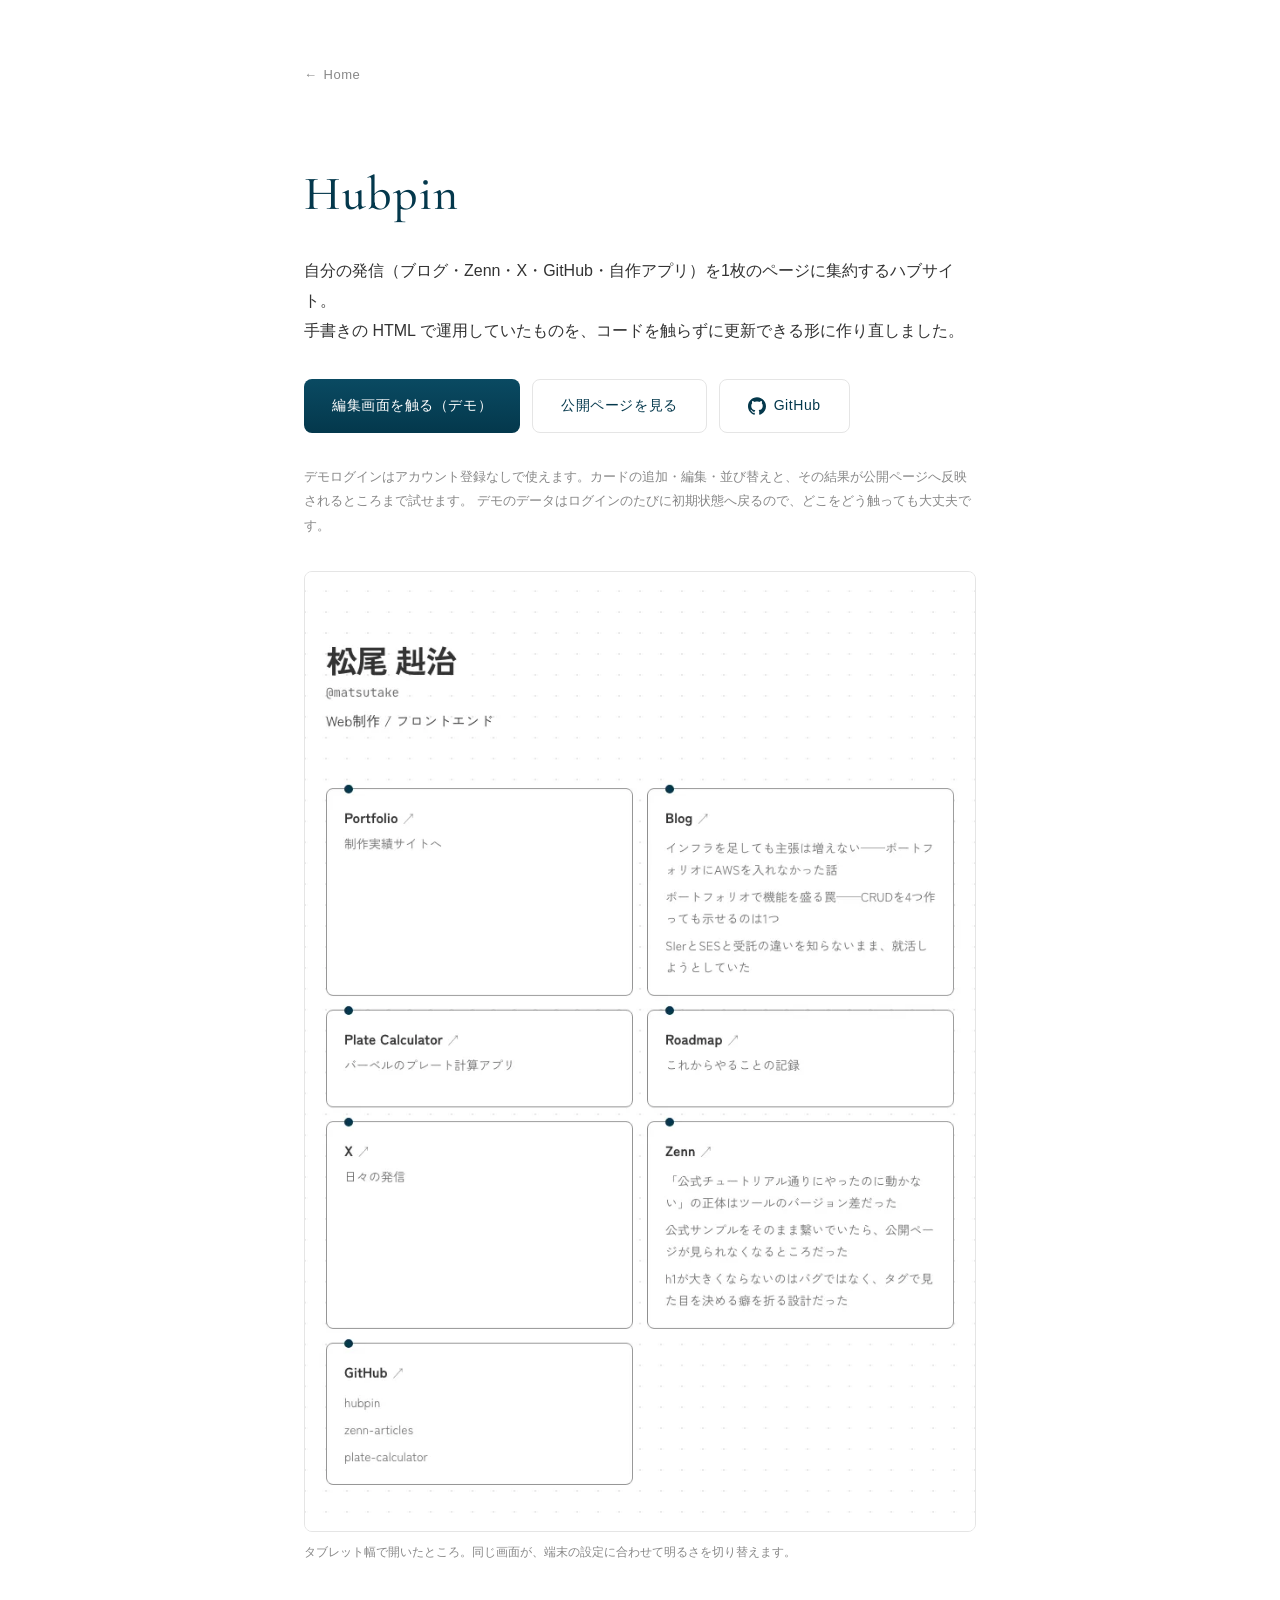
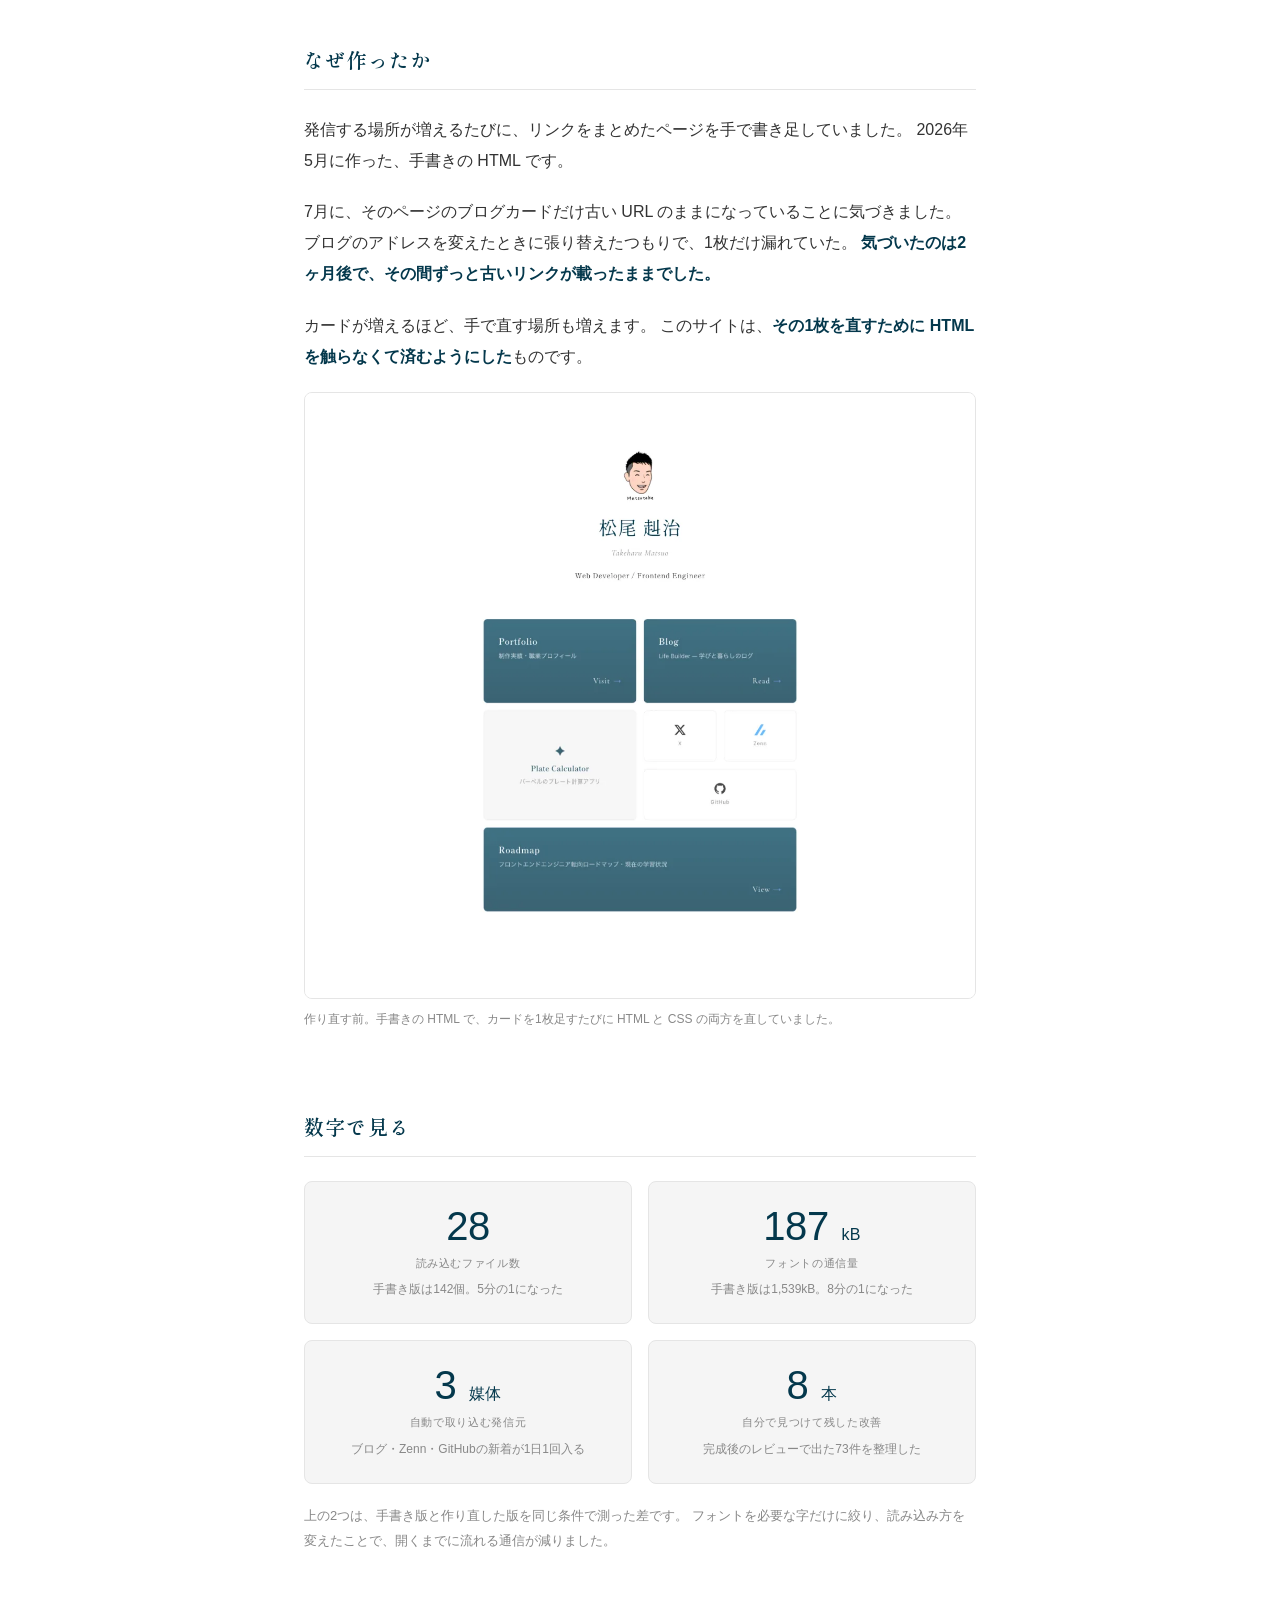
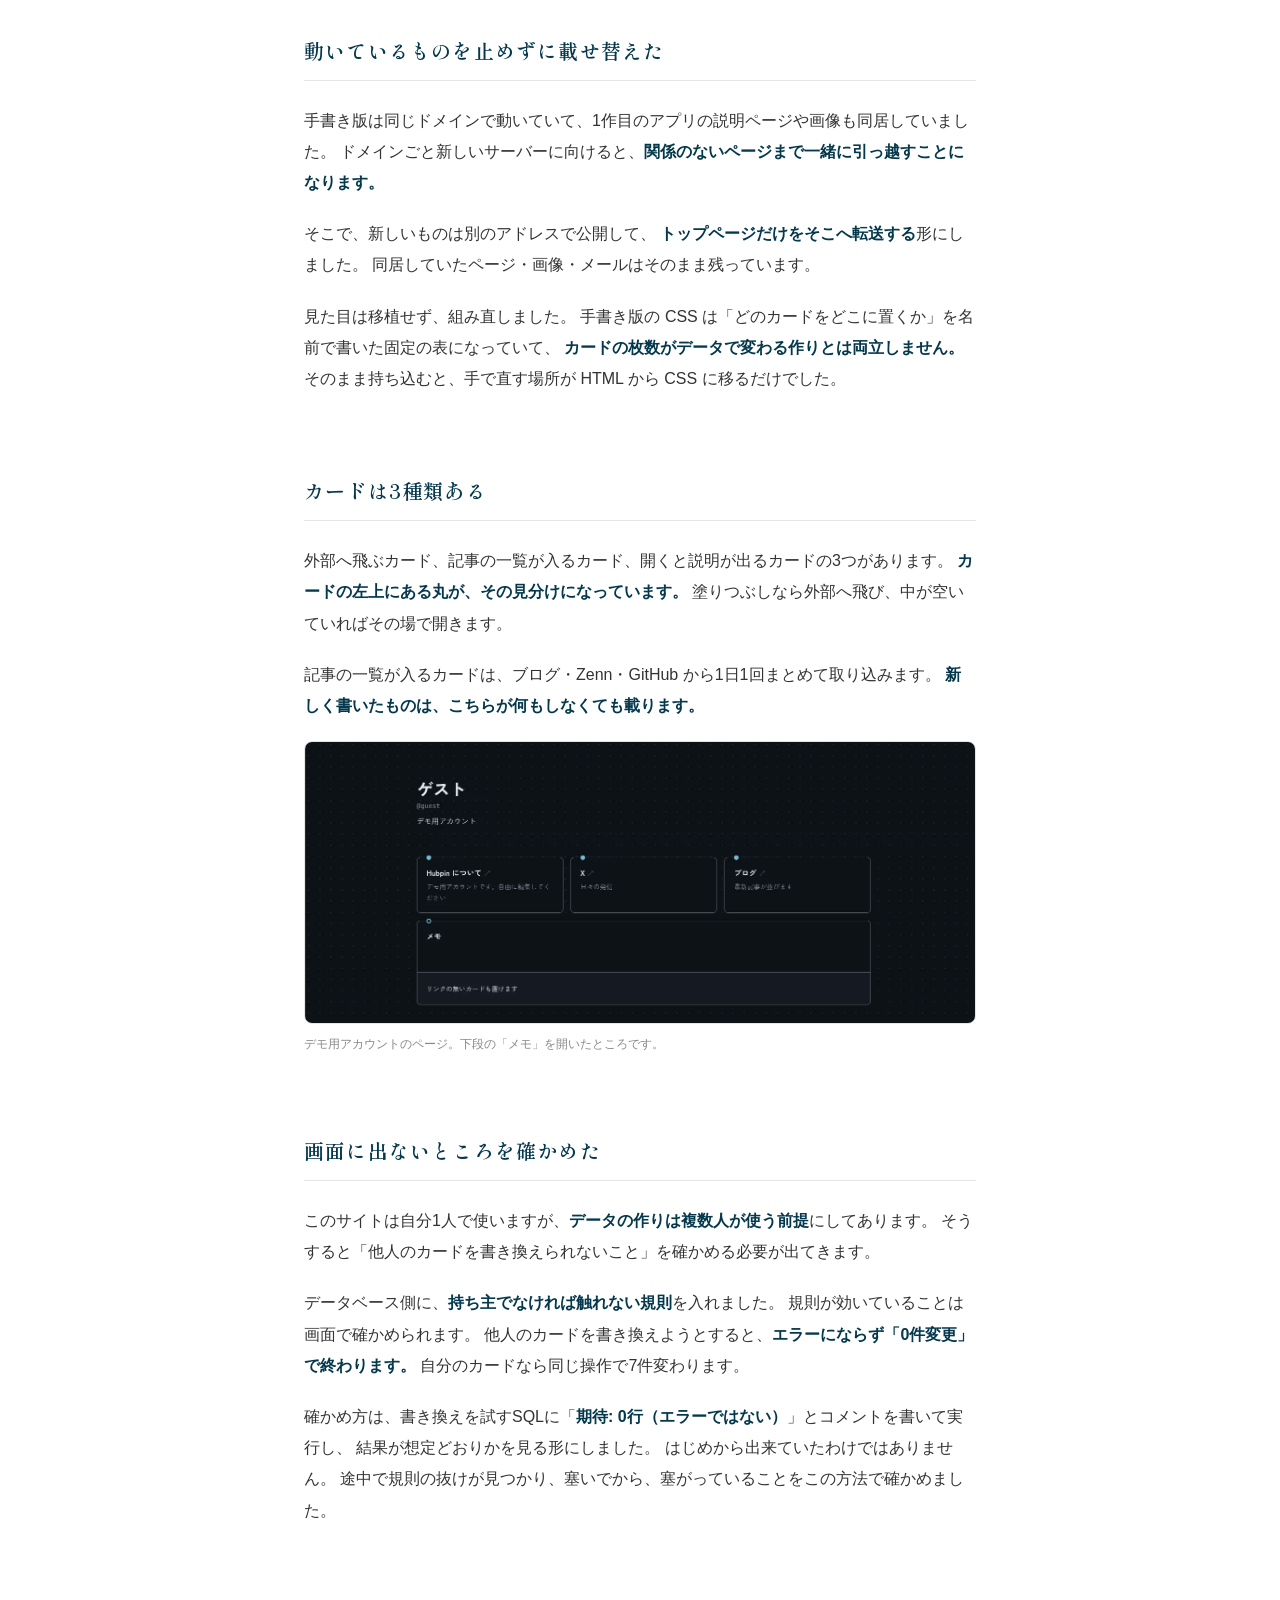
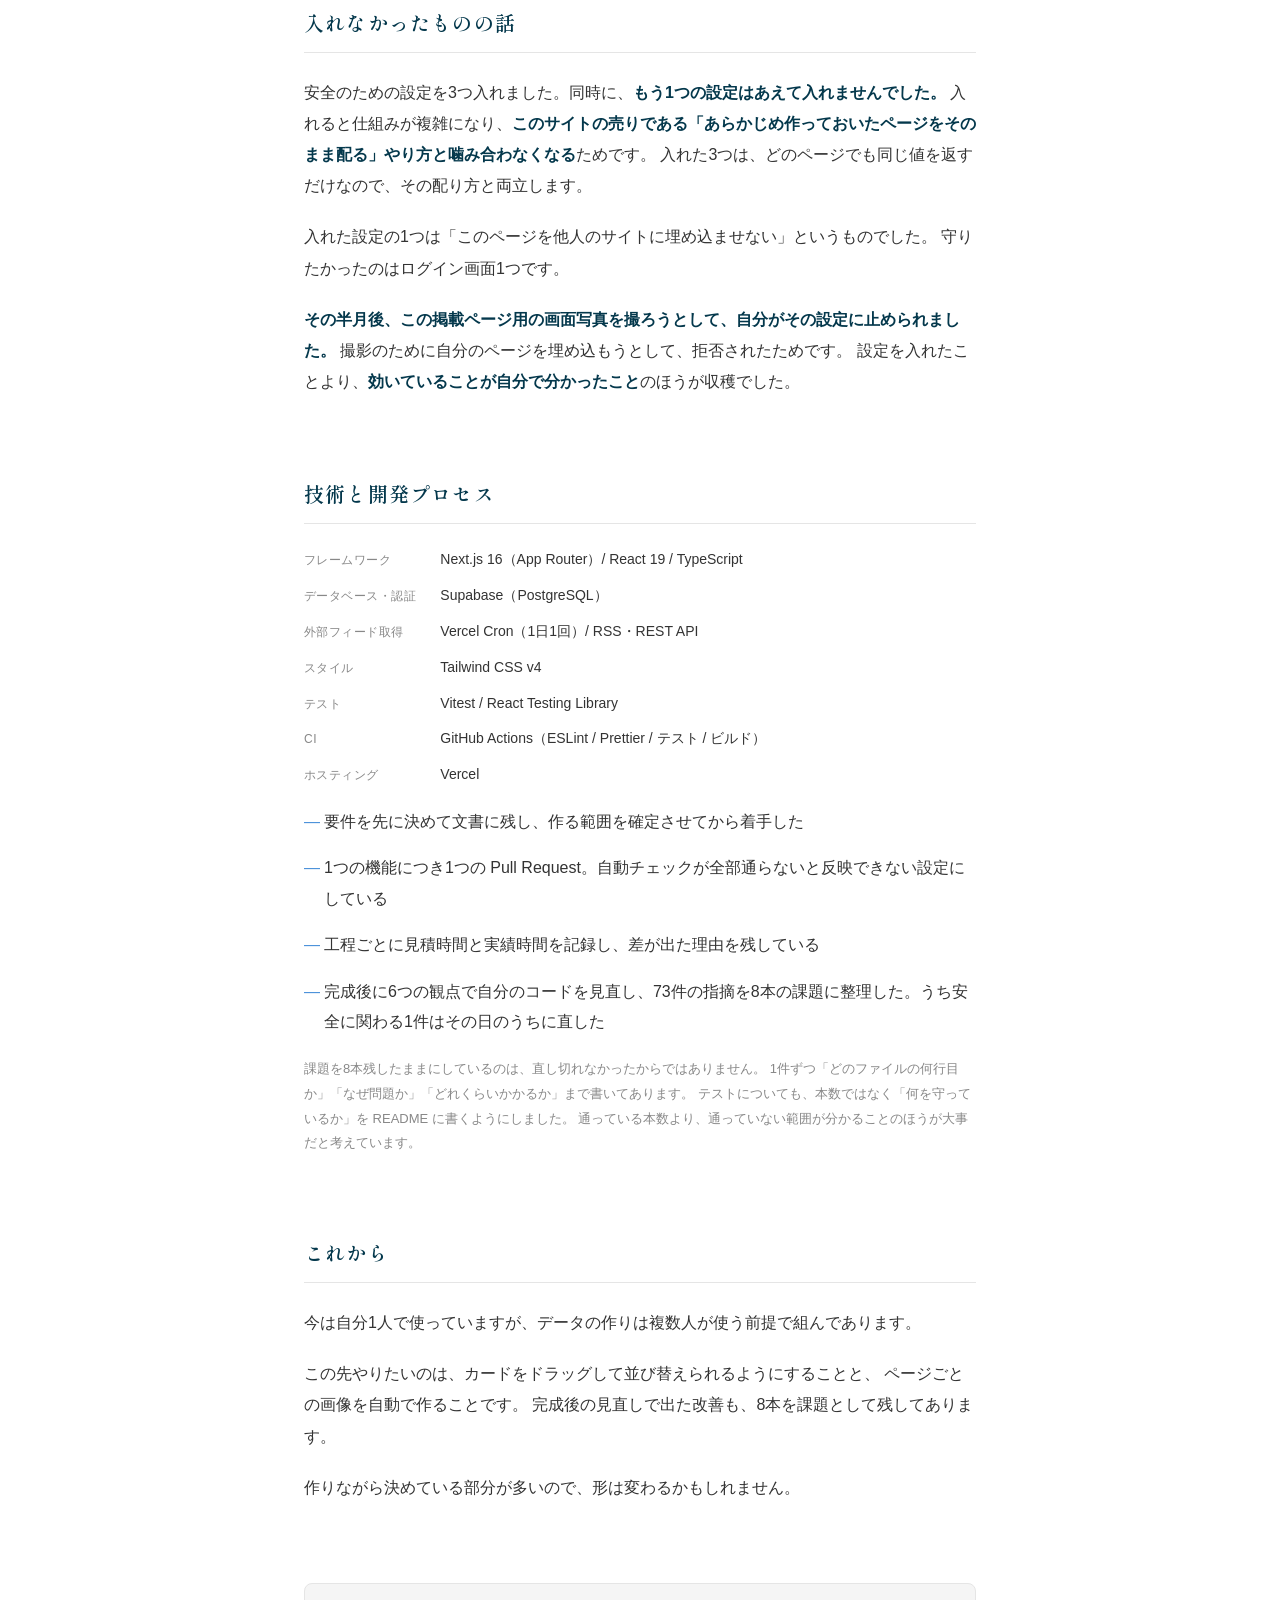
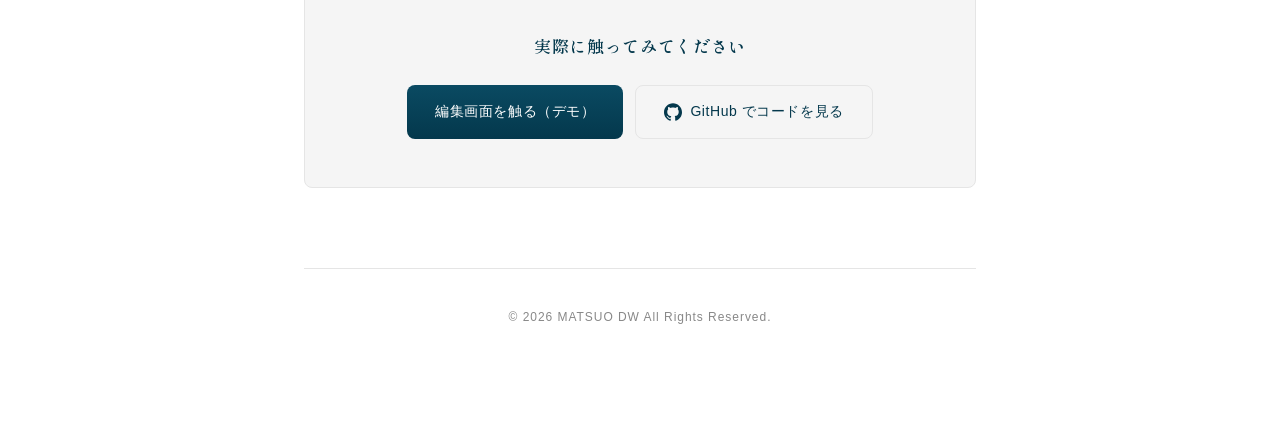
==== hubpin/index.html @ 205225e7 "feat(hubpin): 2作目の掲載ページを追加 - hubpin/index.html（発信集約ハブサイトの説明ページ） - assets/img/hubpin/ に画像5枚と OGP 1枚  " ====
<!DOCTYPE html>
<html lang="ja">
<head>
<meta charset="UTF-8">
<meta name="viewport" content="width=device-width, initial-scale=1.0">
<title>Hubpin — 発信を1枚に集約するハブサイト | 松尾 赳治</title>
<meta name="description" content="ブログ・Zenn・X・GitHub・自作アプリへのリンクを1枚のページに集約するハブサイト。手書きのHTMLで運用していたものを、コードを触らずに更新できる形に作り直しました。Next.js / Supabase 製。">
<meta name="robots" content="index, follow">
<link rel="canonical" href="https://mt-tk.com/hubpin/">

<meta property="og:type" content="website">
<meta property="og:url" content="https://mt-tk.com/hubpin/">
<meta property="og:title" content="Hubpin — 発信を1枚に集約するハブサイト">
<meta property="og:description" content="手書きのHTMLで運用していたハブページを、コードを触らずに更新できる形に作り直しました。公開ページは静的配信、編集画面は認証とRLSで保護しています。">
<meta property="og:image" content="https://mt-tk.com/assets/img/hubpin/ogp.jpg">
<meta property="og:site_name" content="MATSUO DW">
<meta property="og:locale" content="ja_JP">
<meta name="twitter:card" content="summary_large_image">

<link rel="preconnect" href="https://fonts.googleapis.com">
<link rel="preconnect" href="https://fonts.gstatic.com" crossorigin>
<link rel="stylesheet" href="https://fonts.googleapis.com/css2?family=Cormorant+Garamond:ital,wght@0,500;1,400&family=Shippori+Mincho+B1:wght@400;500;600&display=swap">
<link rel="stylesheet" href="/assets/css/style.css">
<link rel="stylesheet" href="/assets/css/product.css">
</head>
<body>

<main class="l-product">

  <a class="l-product__back" href="https://hub.mt-tk.com/matsutake"><span class="l-product__back-arrow" aria-hidden="true">←</span> Home</a>

  <!-- ============ Hero ============ -->
  <section class="p-hero">
    <h1 class="p-hero__title">Hubpin</h1>
    <p class="p-hero__lead">
      自分の発信（ブログ・Zenn・X・GitHub・自作アプリ）を1枚のページに集約するハブサイト。<br>
      手書きの HTML で運用していたものを、コードを触らずに更新できる形に作り直しました。
    </p>

    <div class="p-actions">
      <a class="c-btn c-btn--primary" href="https://hub.mt-tk.com/login" target="_blank" rel="noopener noreferrer">編集画面を触る（デモ）</a>
      <a class="c-btn c-btn--ghost" href="https://hub.mt-tk.com/matsutake" target="_blank" rel="noopener noreferrer">公開ページを見る</a>
      <a class="c-btn c-btn--ghost" href="https://github.com/Matsutake29/hubpin" target="_blank" rel="noopener noreferrer">
        <svg class="c-btn__icon" xmlns="http://www.w3.org/2000/svg" viewBox="0 0 24 24" aria-hidden="true" width="18" height="18"><path d="M12 .297c-6.63 0-12 5.373-12 12 0 5.303 3.438 9.8 8.205 11.385.6.113.82-.258.82-.577 0-.285-.01-1.04-.015-2.04-3.338.724-4.042-1.61-4.042-1.61C4.422 18.07 3.633 17.7 3.633 17.7c-1.087-.744.084-.729.084-.729 1.205.084 1.838 1.236 1.838 1.236 1.07 1.835 2.809 1.305 3.495.998.108-.776.417-1.305.76-1.605-2.665-.3-5.466-1.332-5.466-5.93 0-1.31.465-2.38 1.235-3.22-.135-.303-.54-1.523.105-3.176 0 0 1.005-.322 3.3 1.23.96-.267 1.98-.399 3-.405 1.02.006 2.04.138 3 .405 2.28-1.552 3.285-1.23 3.285-1.23.645 1.653.24 2.873.12 3.176.765.84 1.23 1.91 1.23 3.22 0 4.61-2.805 5.625-5.475 5.92.42.36.81 1.096.81 2.22 0 1.606-.015 2.896-.015 3.286 0 .315.21.69.825.57C20.565 22.092 24 17.592 24 12.297c0-6.627-5.373-12-12-12"/></svg>
        GitHub
      </a>
    </div>

    <p class="p-note">
      デモログインはアカウント登録なしで使えます。カードの追加・編集・並び替えと、その結果が公開ページへ反映されるところまで試せます。
      デモのデータはログインのたびに初期状態へ戻るので、どこをどう触っても大丈夫です。
    </p>

    <figure class="p-figure">
      <picture>
        <source srcset="/assets/img/hubpin/hero-light.webp" media="(prefers-color-scheme: light)" width="768" height="1100">
        <img src="/assets/img/hubpin/hero-dark.webp" alt="Hubpinの公開ページ。7枚のカードが2列に並び、ブログとZennのカードには最新記事のタイトルが3件ずつ、GitHubのカードにはリポジトリ名が3件入っている" width="768" height="1100">
      </picture>
      <figcaption>タブレット幅で開いたところ。同じ画面が、端末の設定に合わせて明るさを切り替えます。</figcaption>
    </figure>
  </section>

  <!-- ============ なぜ作ったか ============ -->
  <section class="p-section">
    <h2 class="p-section__title">なぜ作ったか</h2>
    <div class="p-section__body">
      <div class="p-section__text">
        <p>
          発信する場所が増えるたびに、リンクをまとめたページを手で書き足していました。
          2026年5月に作った、手書きの HTML です。
        </p>
        <p>
          7月に、そのページのブログカードだけ古い URL のままになっていることに気づきました。
          ブログのアドレスを変えたときに張り替えたつもりで、1枚だけ漏れていた。
          <strong>気づいたのは2ヶ月後で、その間ずっと古いリンクが載ったままでした。</strong>
        </p>
        <p>
          カードが増えるほど、手で直す場所も増えます。
          このサイトは、<strong>その1枚を直すために HTML を触らなくて済むようにした</strong>ものです。
        </p>
      </div>
      <figure class="p-figure">
        <picture>
          <source srcset="/assets/img/hubpin/handwritten-light.webp" media="(prefers-color-scheme: light)" width="1280" height="1156">
          <img src="/assets/img/hubpin/handwritten-dark.webp" alt="作り直す前の手書きHTML版のハブページ。大小のカードが組み合わさったレイアウトで、Portfolio・Blog・Plate Calculator・X・Zenn・GitHub・Roadmapの7枚が並んでいる" width="1280" height="1156" loading="lazy">
        </picture>
        <figcaption>作り直す前。手書きの HTML で、カードを1枚足すたびに HTML と CSS の両方を直していました。</figcaption>
      </figure>
    </div>
  </section>

  <!-- ============ 数字 ============ -->
  <section class="p-section">
    <h2 class="p-section__title">数字で見る</h2>
    <div class="p-section__body">
      <div class="p-metrics">
        <div class="p-metric">
          <p class="p-metric__value">28</p>
          <p class="p-metric__label">読み込むファイル数</p>
          <p class="p-metric__note">手書き版は142個。5分の1になった</p>
        </div>
        <div class="p-metric">
          <p class="p-metric__value">187 <span>kB</span></p>
          <p class="p-metric__label">フォントの通信量</p>
          <p class="p-metric__note">手書き版は1,539kB。8分の1になった</p>
        </div>
        <div class="p-metric">
          <p class="p-metric__value">3 <span>媒体</span></p>
          <p class="p-metric__label">自動で取り込む発信元</p>
          <p class="p-metric__note">ブログ・Zenn・GitHubの新着が1日1回入る</p>
        </div>
        <div class="p-metric">
          <p class="p-metric__value">8 <span>本</span></p>
          <p class="p-metric__label">自分で見つけて残した改善</p>
          <p class="p-metric__note">完成後のレビューで出た73件を整理した</p>
        </div>
      </div>

      <p class="p-note">
        上の2つは、手書き版と作り直した版を同じ条件で測った差です。
        フォントを必要な字だけに絞り、読み込み方を変えたことで、開くまでに流れる通信が減りました。
      </p>
    </div>
  </section>

  <!-- ============ 載せ替え ============ -->
  <section class="p-section">
    <h2 class="p-section__title">動いているものを止めずに載せ替えた</h2>
    <div class="p-section__body">
      <div class="p-section__text">
        <p>
          手書き版は同じドメインで動いていて、1作目のアプリの説明ページや画像も同居していました。
          ドメインごと新しいサーバーに向けると、<strong>関係のないページまで一緒に引っ越すことになります。</strong>
        </p>
        <p>
          そこで、新しいものは別のアドレスで公開して、
          <strong>トップページだけをそこへ転送する</strong>形にしました。
          同居していたページ・画像・メールはそのまま残っています。
        </p>
        <p>
          見た目は移植せず、組み直しました。
          手書き版の CSS は「どのカードをどこに置くか」を名前で書いた固定の表になっていて、
          <strong>カードの枚数がデータで変わる作りとは両立しません。</strong>
          そのまま持ち込むと、手で直す場所が HTML から CSS に移るだけでした。
        </p>
      </div>
    </div>
  </section>

  <!-- ============ カードの種類 ============ -->
  <section class="p-section">
    <h2 class="p-section__title">カードは3種類ある</h2>
    <div class="p-section__body">
      <div class="p-section__text">
        <p>
          外部へ飛ぶカード、記事の一覧が入るカード、開くと説明が出るカードの3つがあります。
          <strong>カードの左上にある丸が、その見分けになっています。</strong>
          塗りつぶしなら外部へ飛び、中が空いていればその場で開きます。
        </p>
        <p>
          記事の一覧が入るカードは、ブログ・Zenn・GitHub から1日1回まとめて取り込みます。
          <strong>新しく書いたものは、こちらが何もしなくても載ります。</strong>
        </p>
      </div>
      <figure class="p-figure">
        <img src="/assets/img/hubpin/card-types-dark.webp" alt="デモ用アカウントの公開ページ。上段に外部リンクのカードと記事一覧のカードが並び、下段のメモカードが開いて説明文が表示されている" width="1440" height="603" loading="lazy">
        <figcaption>デモ用アカウントのページ。下段の「メモ」を開いたところです。</figcaption>
      </figure>
    </div>
  </section>

  <!-- ============ 見えないところ ============ -->
  <section class="p-section">
    <h2 class="p-section__title">画面に出ないところを確かめた</h2>
    <div class="p-section__body">
      <div class="p-section__text">
        <p>
          このサイトは自分1人で使いますが、<strong>データの作りは複数人が使う前提</strong>にしてあります。
          そうすると「他人のカードを書き換えられないこと」を確かめる必要が出てきます。
        </p>
        <p>
          データベース側に、<strong>持ち主でなければ触れない規則</strong>を入れました。
          規則が効いていることは画面で確かめられます。
          他人のカードを書き換えようとすると、<strong>エラーにならず「0件変更」で終わります。</strong>
          自分のカードなら同じ操作で7件変わります。
        </p>
        <p>
          確かめ方は、書き換えを試すSQLに「<strong>期待: 0行（エラーではない）</strong>」とコメントを書いて実行し、
          結果が想定どおりかを見る形にしました。
          はじめから出来ていたわけではありません。
          途中で規則の抜けが見つかり、塞いでから、塞がっていることをこの方法で確かめました。
        </p>
      </div>
    </div>
  </section>

  <!-- ============ 入れなかったもの ============ -->
  <section class="p-section">
    <h2 class="p-section__title">入れなかったものの話</h2>
    <div class="p-section__body">
      <div class="p-section__text">
        <p>
          安全のための設定を3つ入れました。同時に、<strong>もう1つの設定はあえて入れませんでした。</strong>
          入れると仕組みが複雑になり、<strong>このサイトの売りである「あらかじめ作っておいたページをそのまま配る」やり方と噛み合わなくなる</strong>ためです。
          入れた3つは、どのページでも同じ値を返すだけなので、その配り方と両立します。
        </p>
        <p>
          入れた設定の1つは「このページを他人のサイトに埋め込ませない」というものでした。
          守りたかったのはログイン画面1つです。
        </p>
        <p>
          <strong>その半月後、この掲載ページ用の画面写真を撮ろうとして、自分がその設定に止められました。</strong>
          撮影のために自分のページを埋め込もうとして、拒否されたためです。
          設定を入れたことより、<strong>効いていることが自分で分かったこと</strong>のほうが収穫でした。
        </p>
      </div>
    </div>
  </section>

  <!-- ============ 技術と開発プロセス ============ -->
  <section class="p-section">
    <h2 class="p-section__title">技術と開発プロセス</h2>
    <div class="p-section__body">
      <dl class="p-specs">
        <dt>フレームワーク</dt>
        <dd>Next.js 16（App Router）/ React 19 / TypeScript</dd>
        <dt>データベース・認証</dt>
        <dd>Supabase（PostgreSQL）</dd>
        <dt>外部フィード取得</dt>
        <dd>Vercel Cron（1日1回）/ RSS・REST API</dd>
        <dt>スタイル</dt>
        <dd>Tailwind CSS v4</dd>
        <dt>テスト</dt>
        <dd>Vitest / React Testing Library</dd>
        <dt>CI</dt>
        <dd>GitHub Actions（ESLint / Prettier / テスト / ビルド）</dd>
        <dt>ホスティング</dt>
        <dd>Vercel</dd>
      </dl>

      <ul class="p-list">
        <li>要件を先に決めて文書に残し、作る範囲を確定させてから着手した</li>
        <li>1つの機能につき1つの Pull Request。自動チェックが全部通らないと反映できない設定にしている</li>
        <li>工程ごとに見積時間と実績時間を記録し、差が出た理由を残している</li>
        <li>完成後に6つの観点で自分のコードを見直し、73件の指摘を8本の課題に整理した。うち安全に関わる1件はその日のうちに直した</li>
      </ul>

      <p class="p-note">
        課題を8本残したままにしているのは、直し切れなかったからではありません。
        1件ずつ「どのファイルの何行目か」「なぜ問題か」「どれくらいかかるか」まで書いてあります。
        テストについても、本数ではなく「何を守っているか」を README に書くようにしました。
        通っている本数より、通っていない範囲が分かることのほうが大事だと考えています。
      </p>
    </div>
  </section>

  <!-- ============ これから ============ -->
  <section class="p-section">
    <h2 class="p-section__title">これから</h2>
    <div class="p-section__body">
      <div class="p-section__text">
        <p>今は自分1人で使っていますが、データの作りは複数人が使う前提で組んであります。</p>
        <p>
          この先やりたいのは、カードをドラッグして並び替えられるようにすることと、
          ページごとの画像を自動で作ることです。
          完成後の見直しで出た改善も、8本を課題として残してあります。
        </p>
        <p>作りながら決めている部分が多いので、形は変わるかもしれません。</p>
      </div>
    </div>
  </section>

  <!-- ============ Closing CTA ============ -->
  <section class="p-closing">
    <h2 class="p-closing__title">実際に触ってみてください</h2>
    <div class="p-actions">
      <a class="c-btn c-btn--primary" href="https://hub.mt-tk.com/login" target="_blank" rel="noopener noreferrer">編集画面を触る（デモ）</a>
      <a class="c-btn c-btn--ghost" href="https://github.com/Matsutake29/hubpin" target="_blank" rel="noopener noreferrer">
        <svg class="c-btn__icon" xmlns="http://www.w3.org/2000/svg" viewBox="0 0 24 24" aria-hidden="true" width="18" height="18"><path d="M12 .297c-6.63 0-12 5.373-12 12 0 5.303 3.438 9.8 8.205 11.385.6.113.82-.258.82-.577 0-.285-.01-1.04-.015-2.04-3.338.724-4.042-1.61-4.042-1.61C4.422 18.07 3.633 17.7 3.633 17.7c-1.087-.744.084-.729.084-.729 1.205.084 1.838 1.236 1.838 1.236 1.07 1.835 2.809 1.305 3.495.998.108-.776.417-1.305.76-1.605-2.665-.3-5.466-1.332-5.466-5.93 0-1.31.465-2.38 1.235-3.22-.135-.303-.54-1.523.105-3.176 0 0 1.005-.322 3.3 1.23.96-.267 1.98-.399 3-.405 1.02.006 2.04.138 3 .405 2.28-1.552 3.285-1.23 3.285-1.23.645 1.653.24 2.873.12 3.176.765.84 1.23 1.91 1.23 3.22 0 4.61-2.805 5.625-5.475 5.92.42.36.81 1.096.81 2.22 0 1.606-.015 2.896-.015 3.286 0 .315.21.69.825.57C20.565 22.092 24 17.592 24 12.297c0-6.627-5.373-12-12-12"/></svg>
        GitHub でコードを見る
      </a>
    </div>
  </section>

  <footer class="l-product__footer">
    <small>&copy; 2026 MATSUO DW All Rights Reserved.</small>
  </footer>

</main>

</body>
</html>
---- assets/css/style.css ----
/* ======================================
   mt-tk.com — Bento Grid hub
   ====================================== */

:root {
  --c-main: #04384C;
  --c-dark: #032A39;
  --c-base: #FFFFFF;
  --c-sub-bg: #F5F5F5;
  --c-text: #333333;
  --c-text-mute: #888888;
  --c-accent: #4A90D9;
  --c-border: #E5E5E5;

  --font-jp: "Shippori Mincho B1", serif;
  --font-en: "Cormorant Garamond", "Times New Roman", serif;
  --font-sys: -apple-system, BlinkMacSystemFont, "Helvetica Neue", "Hiragino Sans", "Noto Sans JP", sans-serif;

  --gap: 16px;
  --radius: 8px;
}

*, *::before, *::after { box-sizing: border-box; }

html {
  -webkit-text-size-adjust: 100%;
  text-size-adjust: 100%;
}

body {
  margin: 0;
  background: var(--c-base);
  color: var(--c-text);
  font-family: var(--font-jp);
  font-size: 16px;
  line-height: 1.7;
  -webkit-font-smoothing: antialiased;
  -moz-osx-font-smoothing: grayscale;
}

img, svg { display: block; max-width: 100%; height: auto; }

a { color: inherit; text-decoration: none; }

/* ======================================
   Layout: Hub
   ====================================== */

.l-hub {
  max-width: 720px;
  margin: 0 auto;
  padding: 120px 24px;
  display: flex;
  flex-direction: column;
  gap: 80px;
}

/* ---- Header / Profile ---- */

.l-hub__header {
  text-align: center;
  display: flex;
  flex-direction: column;
  align-items: center;
  gap: 12px;
  opacity: 0;
  animation: fadeIn 0.3s ease forwards;
  animation-delay: 0ms;
}

.l-hub__avatar {
  width: 80px;
  height: 80px;
  border-radius: 50%;
  margin-bottom: 8px;
}

@media (min-width: 768px) {
  .l-hub__avatar {
    width: 120px;
    height: 120px;
  }
}

.l-hub__name {
  font-size: 2.5rem;
  font-weight: 400;
  line-height: 1.4;
  margin: 0;
  letter-spacing: 0.04em;
  color: var(--c-main);
}

.l-hub__name-en {
  font-family: var(--font-en);
  font-style: italic;
  font-size: 1.125rem;
  color: var(--c-text-mute);
  margin: 0;
  letter-spacing: 0.04em;
}

.l-hub__role {
  font-size: 0.9375rem;
  color: var(--c-text);
  margin: 8px 0 0;
  letter-spacing: 0.04em;
}


/* ---- Bento Grid ---- */

.l-hub__grid {
  display: grid;
  grid-template-columns: repeat(4, 1fr);
  grid-template-rows: auto auto auto auto;
  grid-template-areas:
    "main-1   main-1   main-2  main-2"
    "sub      sub      sns-1   sns-2"
    "sub      sub      sns-3   sns-3"
    "roadmap  roadmap  roadmap roadmap";
  gap: var(--gap);
  opacity: 0;
  animation: fadeInUp 0.4s ease forwards;
  animation-delay: 300ms;
}

/* ---- Card: common ---- */

.c-card {
  grid-area: var(--card-area);
  border-radius: var(--radius);
  transition: transform 0.3s ease, background-color 0.3s ease, border-color 0.3s ease;
  display: flex;
  flex-direction: column;
}

/* ---- Card: main (Portfolio / Blog) ---- */

.c-card--main {
  background: linear-gradient(180deg, #0A4A62 0%, #04384C 100%);
  color: #FFFFFF;
  padding: 32px;
  min-height: 180px;
  justify-content: space-between;
  gap: 24px;
}

.c-card--main .c-card__title {
  font-family: var(--font-jp);
  font-size: 1.125rem;
  font-weight: 600;
  margin: 0 0 6px;
  letter-spacing: 0.04em;
}

.c-card--main .c-card__desc {
  font-family: var(--font-sys);
  font-size: 0.8125rem;
  font-weight: 400;
  margin: 0;
  color: rgba(255, 255, 255, 0.7);
  line-height: 1.6;
}

.c-card--main .c-card__cta {
  font-family: var(--font-en);
  font-style: normal;
  font-weight: 500;
  font-size: 1.0625rem;
  color: rgba(255, 255, 255, 0.9);
  align-self: flex-end;
  display: inline-flex;
  align-items: center;
  gap: 6px;
  letter-spacing: 0.06em;
}

.c-card--main .c-card__arrow {
  display: inline-block;
  color: var(--c-accent);
  transition: transform 0.3s ease;
}

.c-card--main:hover {
  background: linear-gradient(180deg, #04384C 0%, #032A39 100%);
  transform: translateY(-3px);
}

.c-card--main:hover .c-card__arrow {
  transform: translateX(4px);
}

/* ---- Card: sub (Products) ---- */

.c-card--sub {
  background: var(--c-sub-bg);
  color: var(--c-main);
  border: 1px solid var(--c-border);
  padding: 24px;
  align-items: center;
  justify-content: center;
  text-align: center;
  gap: 6px;
}

.c-card--sub .c-card__motif {
  font-size: 1.75rem;
  color: var(--c-main);
  margin-bottom: 6px;
  line-height: 1;
  display: inline-block;
  transition: transform 0.3s ease;
}

.c-card--sub .c-card__title {
  font-family: var(--font-jp);
  font-size: 1rem;
  font-weight: 600;
  margin: 0;
  color: var(--c-main);
}

.c-card--sub .c-card__desc {
  font-family: var(--font-sys);
  font-size: 0.75rem;
  margin: 0;
  color: var(--c-text-mute);
  letter-spacing: 0.04em;
}

.c-card--sub:hover {
  background: #FAFAFA;
  border-color: var(--c-main);
  transform: translateY(-2px);
}

.c-card--sub:hover .c-card__motif {
  animation: spin 1.5s linear infinite;
}

@keyframes spin {
  from { transform: rotate(0deg); }
  to   { transform: rotate(360deg); }
}

/* ---- Card: SNS icon ---- */

.c-card--icon {
  background: var(--c-base);
  border: 1px solid var(--c-border);
  min-height: 110px;
  align-items: center;
  justify-content: center;
  gap: 8px;
  padding: 20px;
}

/* SNS各社のブランドガイドライン準拠カラー */
.c-card--icon-x      { color: #000000; }
.c-card--icon-zenn   { color: #3EA8FF; }
.c-card--icon-github { color: #181717; }

.c-card--icon .c-card__icon {
  width: 24px;
  height: 24px;
}

.c-card--icon .c-card__label {
  font-family: var(--font-sys);
  font-size: 0.6875rem;
  font-weight: 500;
  color: var(--c-text-mute);
  letter-spacing: 0.05em;
}

/* hover はカードの動きと border のみで反応を表現
   （アイコン色は規約準拠のため変えない） */
.c-card--icon:hover {
  border-color: var(--c-main);
  transform: translateY(-2px);
}

/* ---- Footer ---- */

.l-hub__footer {
  text-align: center;
  color: var(--c-text-mute);
  opacity: 0;
  animation: fadeIn 0.3s ease forwards;
  animation-delay: 500ms;
}

.l-hub__footer small {
  font-family: var(--font-sys);
  font-size: 0.75rem;
  letter-spacing: 0.08em;
}

/* ======================================
   Animations
   ====================================== */

@keyframes fadeIn {
  from { opacity: 0; }
  to { opacity: 1; }
}

@keyframes fadeInUp {
  from { opacity: 0; transform: translateY(8px); }
  to { opacity: 1; transform: translateY(0); }
}

@media (prefers-reduced-motion: reduce) {
  * {
    animation-duration: 0.01ms !important;
    animation-iteration-count: 1 !important;
    transition-duration: 0.01ms !important;
  }
}

/* ======================================
   Dark Mode (OS preference)
   ====================================== */

@media (prefers-color-scheme: dark) {
  :root {
    --c-main: #7AB8D9;
    --c-dark: #5A98C0;
    --c-base: #0D1117;
    --c-sub-bg: #161B22;
    --c-text: #E6EDF3;
    --c-text-mute: #8B949E;
    --c-accent: #6BB4F0;
    --c-border: #30363D;
  }

  /* Main card: brighten gradient so it stays visible on dark bg */
  .c-card--main {
    background: linear-gradient(180deg, #155A7A 0%, #0A4A62 100%);
  }

  .c-card--main:hover {
    background: linear-gradient(180deg, #1B6E94 0%, #155A7A 100%);
  }

  /* SNS icon brand-compliant alternates for dark backgrounds
     X: official guideline allows white on dark
     GitHub: official guideline recommends white on dark
     Zenn: brand color (#3EA8FF) stays */
  .c-card--icon-x      { color: #FFFFFF; }
  .c-card--icon-github { color: #FFFFFF; }

  /* Avatar: illustration has black linework + light skin tones,
     so it disappears into dark backgrounds. Add a white circle backdrop. */
  .l-hub__avatar {
    background: #FFFFFF;
  }

  /* Sub card: --c-sub-bg (#161B22) sits too close to the page background
     (#0D1117) once this card became a real link. Lift it so it reads as
     something you can press. */
  .c-card--sub {
    background: #1A2029;
    border-color: #3D4653;
  }

  /* The light-mode hover (#FAFAFA) turns the card pure white
     on a dark background. Lift it only slightly instead. */
  .c-card--sub:hover {
    background: #222A35;
  }
}

/* ======================================
   Responsive: Mobile (<= 767px)
   ====================================== */

@media (max-width: 767px) {
  .l-hub {
    padding: 80px 20px;
    gap: 60px;
  }

  .l-hub__name { font-size: 2rem; }
  .l-hub__name-en { font-size: 1rem; }
  .l-hub__role { font-size: 0.875rem; }

  .l-hub__grid {
    grid-template-columns: repeat(3, 1fr);
    grid-template-rows: auto auto auto auto auto;
    grid-template-areas:
      "main-1   main-1   main-1"
      "main-2   main-2   main-2"
      "sub      sub      sub"
      "sns-1    sns-2    sns-3"
      "roadmap  roadmap  roadmap";
    gap: 12px;
  }

  .c-card--main {
    padding: 24px;
    min-height: 140px;
  }

  .c-card--main .c-card__title { font-size: 1rem; }
  .c-card--main .c-card__desc { font-size: 0.75rem; }
  .c-card--main .c-card__cta { font-size: 0.9375rem; }

  .c-card--sub { padding: 20px; min-height: 120px; }
  .c-card--icon { padding: 16px; }
  .c-card--icon .c-card__icon { width: 22px; height: 22px; }
}
---- assets/css/product.css ----
/* ======================================
   mt-tk.com — Product page (下層・作品ページ)
   style.css を読み込んだ上で追加で読む。
   変数・リセット・ダークモード・reduced-motion は style.css を継承する。
   ====================================== */

/* ---- Layout ---- */

.l-product {
  max-width: 720px;
  margin: 0 auto;
  padding: 64px 24px 120px;
  display: flex;
  flex-direction: column;
  gap: 80px;
}

/* 段落の余白は各コンポーネントの gap で作る。ブラウザ既定の margin は落とす */
.l-product p {
  margin: 0;
}

.l-product__back {
  font-family: var(--font-sys);
  font-size: 0.8125rem;
  color: var(--c-text-mute);
  letter-spacing: 0.04em;
  display: inline-flex;
  align-items: center;
  gap: 6px;
  align-self: flex-start;
  transition: color 0.3s ease;
}

.l-product__back:hover {
  color: var(--c-main);
}

.l-product__back-arrow {
  display: inline-block;
  transition: transform 0.3s ease;
}

.l-product__back:hover .l-product__back-arrow {
  transform: translateX(-3px);
}

.l-product__footer {
  text-align: center;
  color: var(--c-text-mute);
  border-top: 1px solid var(--c-border);
  padding-top: 32px;
}

.l-product__footer small {
  font-family: var(--font-sys);
  font-size: 0.75rem;
  letter-spacing: 0.08em;
}

/* ---- Hero ---- */

.p-hero {
  display: flex;
  flex-direction: column;
  gap: 32px;
}

.p-hero__title {
  font-family: var(--font-en);
  font-size: 3rem;
  font-weight: 500;
  line-height: 1.2;
  margin: 0;
  letter-spacing: 0.02em;
  color: var(--c-main);
}

.p-hero__lead {
  font-family: var(--font-sys);
  font-size: 1rem;
  line-height: 1.9;
  margin: 0;
  color: var(--c-text);
}

/* ---- Buttons ---- */

.p-actions {
  display: flex;
  flex-wrap: wrap;
  gap: 12px;
}

.c-btn {
  font-family: var(--font-sys);
  font-size: 0.875rem;
  font-weight: 500;
  letter-spacing: 0.04em;
  padding: 14px 28px;
  border-radius: var(--radius);
  display: inline-flex;
  align-items: center;
  gap: 8px;
  min-height: 48px;
  transition: transform 0.3s ease, background-color 0.3s ease, border-color 0.3s ease;
}

.c-btn--primary {
  background: linear-gradient(180deg, #0A4A62 0%, #04384C 100%);
  color: #FFFFFF;
}

.c-btn--primary:hover {
  background: linear-gradient(180deg, #04384C 0%, #032A39 100%);
  transform: translateY(-2px);
}

.c-btn--ghost {
  background: transparent;
  color: var(--c-main);
  border: 1px solid var(--c-border);
}

.c-btn--ghost:hover {
  border-color: var(--c-main);
  transform: translateY(-2px);
}

.c-btn__icon {
  width: 18px;
  height: 18px;
  fill: currentColor;
}

/* ---- Section ---- */

.p-section {
  display: flex;
  flex-direction: column;
  gap: 24px;
}

.p-section__title {
  font-family: var(--font-jp);
  font-size: 1.25rem;
  font-weight: 600;
  margin: 0;
  letter-spacing: 0.06em;
  color: var(--c-main);
  padding-bottom: 12px;
  border-bottom: 1px solid var(--c-border);
}

.p-section__body {
  display: flex;
  flex-direction: column;
  gap: 20px;
}

/* 段落は margin ではなく gap で離す（本文の行間と段落間を独立に持つため） */
.p-section__text {
  display: flex;
  flex-direction: column;
  gap: 20px;
}

/* 本文だけに当てる。`.p-section p` にすると詳細度で
   .p-metric__value / .p-note のサイズ指定を打ち消してしまう

   本文はゴシック（--font-sys）で組む。ハブ側も .c-card__desc / .c-card__label /
   フッターはゴシックで、「見出しは明朝・説明文はゴシック」が既存のルール。
   加えて明朝は横画が細く、ダークモードの白抜きで滲んで読みにくくなる。 */
.p-section__text p {
  margin: 0;
  font-family: var(--font-sys);
  font-size: 1rem;
  line-height: 1.95;
}

.p-section__text strong {
  font-weight: 600;
  color: var(--c-main);
}

/* 本文と図版を横に並べる（PCのみ・SPでは縦積み） */
.p-section--split .p-section__body {
  display: grid;
  grid-template-columns: 1fr;
  gap: 32px;
  align-items: start;
}

@media (min-width: 768px) {
  .p-section--split .p-section__body {
    grid-template-columns: 1fr auto;
  }

  .p-section--split .p-figure {
    width: 240px;
  }
}

/* ---- List ---- */

.p-list {
  margin: 0;
  padding: 0;
  list-style: none;
  display: flex;
  flex-direction: column;
  gap: 16px;
}

.p-list li {
  font-family: var(--font-sys);
  font-size: 1rem;
  line-height: 1.9;
  padding-left: 20px;
  position: relative;
}

.p-list li::before {
  content: "—";
  position: absolute;
  left: 0;
  color: var(--c-accent);
}

/* ---- Figure（スクリーンショット） ----
   画像はほぼすべてダークモードの画面。ライトモードで見たときに
   黒い矩形が浮かないよう、意図的に囲ってあると分かる枠を付ける。 */

.p-figure {
  margin: 0;
  display: flex;
  flex-direction: column;
  gap: 10px;
}

.p-figure img {
  width: 100%;
  border-radius: var(--radius);
  border: 1px solid var(--c-border);
  background: var(--c-sub-bg);
}

.p-figure figcaption {
  font-family: var(--font-sys);
  font-size: 0.75rem;
  line-height: 1.7;
  color: var(--c-text-mute);
}

/* 実機2枚の並置。原寸で置くと縦900pxが2枚でヒーローがスクロールを食うため、
   「同じ画面が明暗で切り替わる」が伝わる最小サイズに絞る */
.p-figure__pair {
  display: grid;
  grid-template-columns: 1fr 1fr;
  gap: 12px;
  max-width: 420px;
}

/* Lighthouse は元が横長の切り出し（548px）。引き伸ばすとぼけるので原寸を上限にする */
.p-figure--metrics img {
  max-width: 548px;
}

/* 操作デモ。GIFだと1MB超で、68.5kBのアプリを紹介するページとしては重すぎたので mp4 にした
   （同内容で44KB／25分の1）。実機2枚と同じ理由で、原寸390pxのままだと縦が長すぎるため絞る。
   video は source の media 属性が効かないので、2本を CSS で出し分ける */
.p-figure--demo {
  max-width: 260px;
}

.p-demo {
  display: block;
  width: 100%;
  height: auto;
  border-radius: var(--radius);
  border: 1px solid var(--c-border);
  background: var(--c-sub-bg);
}

.p-demo--dark {
  display: none;
}

@media (prefers-color-scheme: dark) {
  .p-demo--light {
    display: none;
  }

  .p-demo--dark {
    display: block;
  }
}

/* ---- 数値カード ---- */

.p-metrics {
  display: grid;
  grid-template-columns: repeat(2, 1fr);
  gap: var(--gap);
}

.p-metric {
  background: var(--c-sub-bg);
  border: 1px solid var(--c-border);
  border-radius: var(--radius);
  padding: 24px 20px;
  display: flex;
  flex-direction: column;
  gap: 8px;
  text-align: center;
  align-items: center;
  justify-content: center;
  min-height: 130px;
}

/* 主役は数値。ラベルより確実に強く見えるよう、サイズ・字面ともに差を付ける
   （Cormorant Garamond は数字が細く小さく出るので system font で組む） */
.p-metric__value {
  font-family: var(--font-sys);
  font-size: 2.5rem;
  font-weight: 300;
  line-height: 1;
  color: var(--c-main);
  letter-spacing: -0.01em;
}

.p-metric__value span {
  font-size: 1rem;
  font-weight: 400;
  letter-spacing: 0.02em;
  margin-left: 2px;
}

.p-metric__label {
  font-family: var(--font-sys);
  font-size: 0.6875rem;
  font-weight: 500;
  letter-spacing: 0.06em;
  color: var(--c-text-mute);
}

.p-metric__note {
  font-family: var(--font-sys);
  font-size: 0.75rem;
  line-height: 1.6;
  color: var(--c-text-mute);
}

.p-note {
  font-family: var(--font-sys);
  font-size: 0.8125rem;
  line-height: 1.9;
  color: var(--c-text-mute);
}

/* ---- 定義リスト（技術スタック） ---- */

.p-specs {
  margin: 0;
  display: grid;
  grid-template-columns: auto 1fr;
  gap: 12px 24px;
  font-size: 0.875rem;
}

.p-specs dt {
  font-family: var(--font-sys);
  font-size: 0.75rem;
  font-weight: 500;
  letter-spacing: 0.04em;
  color: var(--c-text-mute);
  padding-top: 2px;
}

.p-specs dd {
  margin: 0;
  font-family: var(--font-sys);
  line-height: 1.7;
}

/* ---- 末尾のCTA ---- */

.p-closing {
  display: flex;
  flex-direction: column;
  gap: 24px;
  align-items: center;
  text-align: center;
  padding: 48px 24px;
  background: var(--c-sub-bg);
  border: 1px solid var(--c-border);
  border-radius: var(--radius);
}

.p-closing__title {
  font-family: var(--font-jp);
  font-size: 1.0625rem;
  font-weight: 600;
  margin: 0;
  letter-spacing: 0.04em;
  color: var(--c-main);
}

.p-closing .p-actions {
  justify-content: center;
}

/* ======================================
   Dark Mode
   （変数は style.css 側で切り替わる。ここは個別調整のみ）
   ====================================== */

@media (prefers-color-scheme: dark) {
  .c-btn--primary {
    background: linear-gradient(180deg, #155A7A 0%, #0A4A62 100%);
  }

  .c-btn--primary:hover {
    background: linear-gradient(180deg, #1B6E94 0%, #155A7A 100%);
  }

  /* Lighthouse のスクリーンショットは白背景なので、
     ダーク時は枠を締めて浮きを抑える */
  .p-figure img {
    background: transparent;
  }
}

/* ======================================
   Responsive: Mobile (<= 767px)
   ====================================== */

@media (max-width: 767px) {
  .l-product {
    padding: 48px 20px 80px;
    gap: 60px;
  }

  .p-hero__title { font-size: 2.25rem; }

  .p-actions .c-btn {
    flex: 1 1 auto;
    justify-content: center;
  }

  .p-metrics { gap: 12px; }

  .p-metric {
    padding: 20px 14px;
    min-height: 118px;
  }

  .p-metric__value { font-size: 1.625rem; }

  .p-specs {
    grid-template-columns: 1fr;
    gap: 4px 0;
  }

  .p-specs dd { margin-bottom: 12px; }

  .p-closing { padding: 36px 20px; }
}
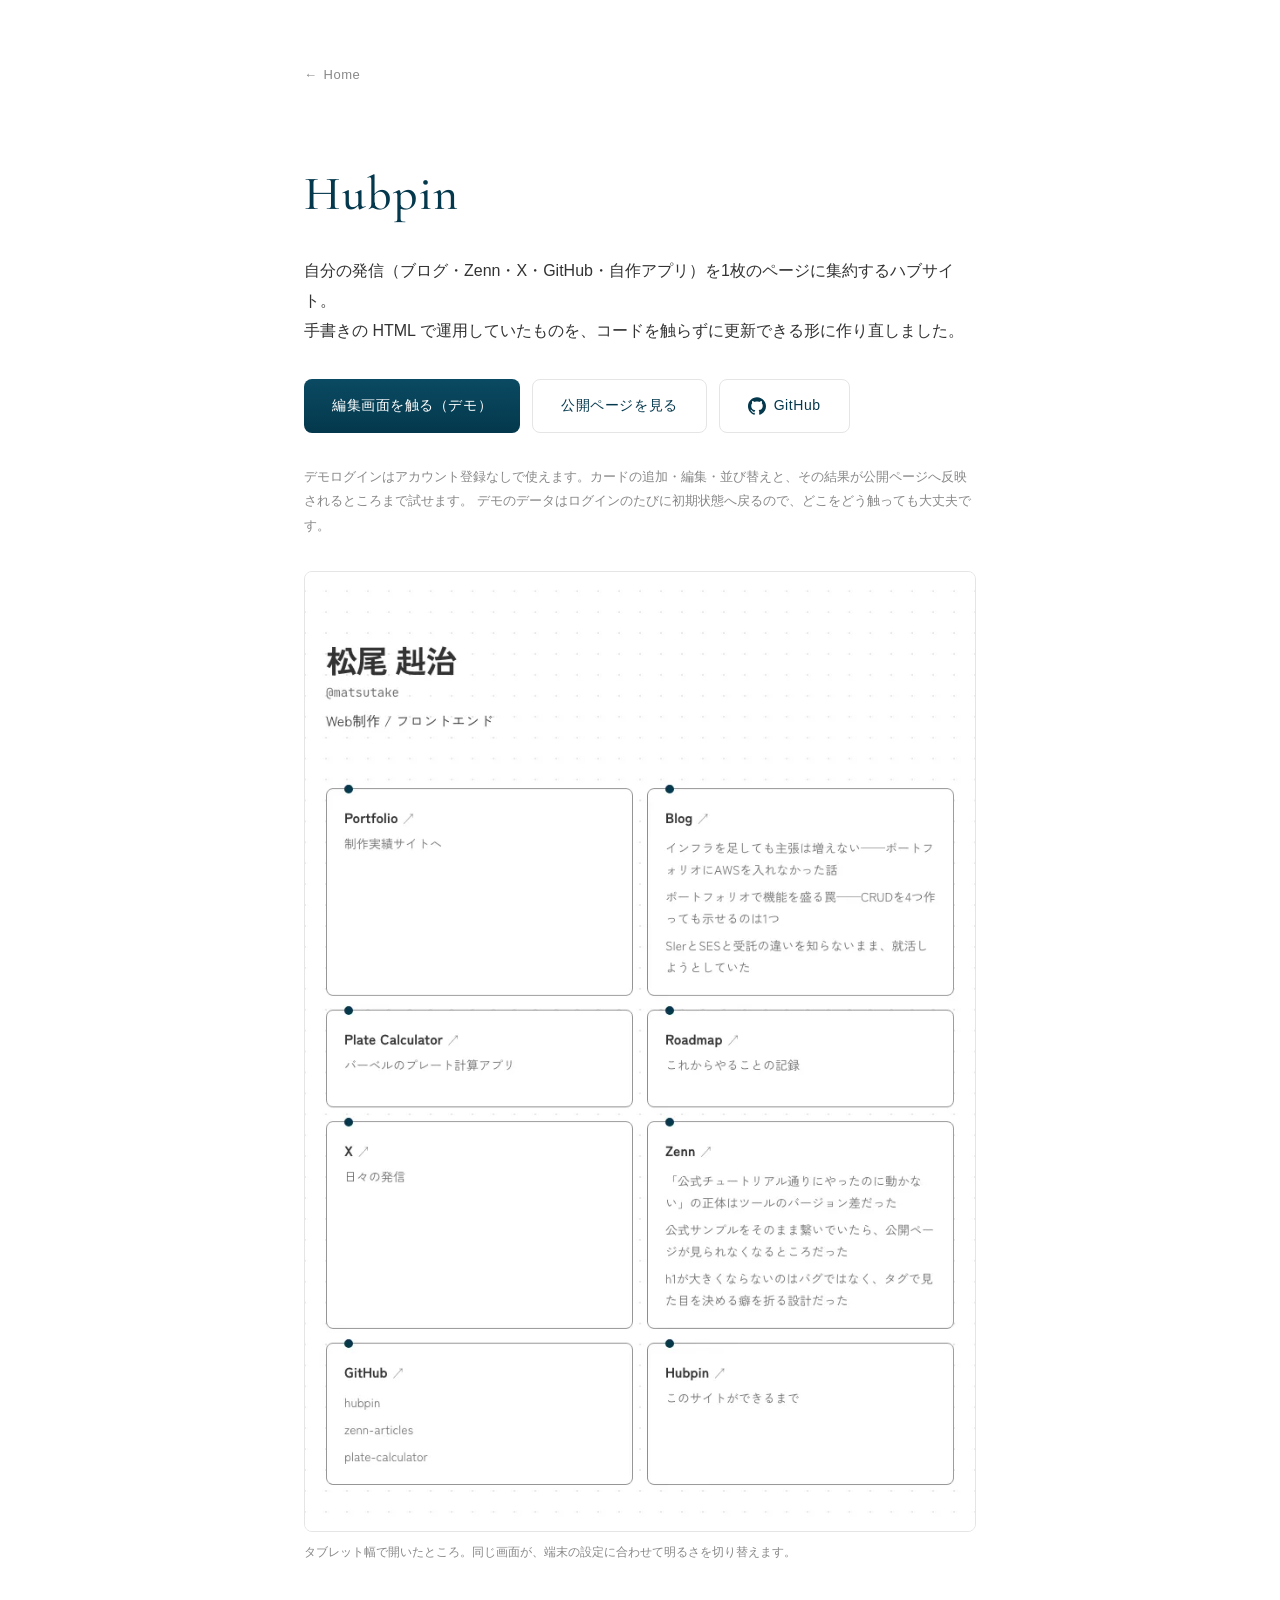
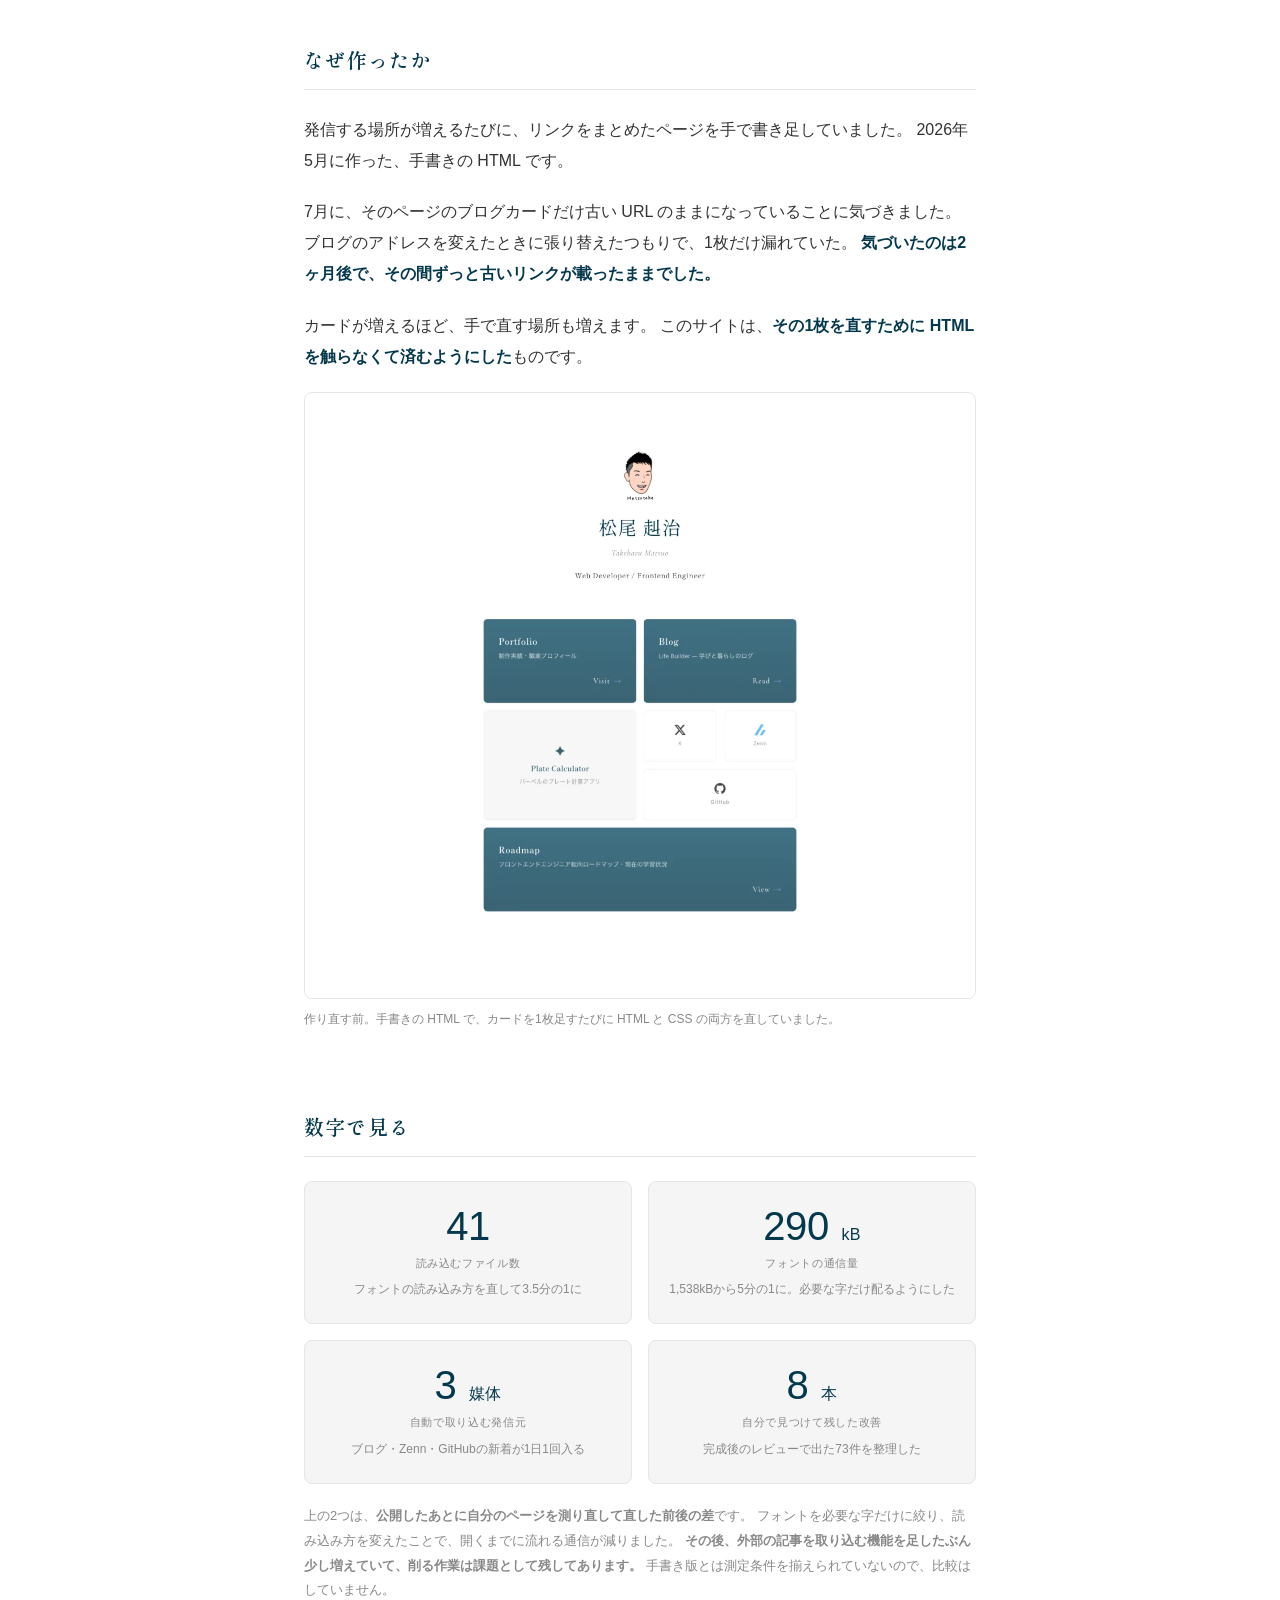
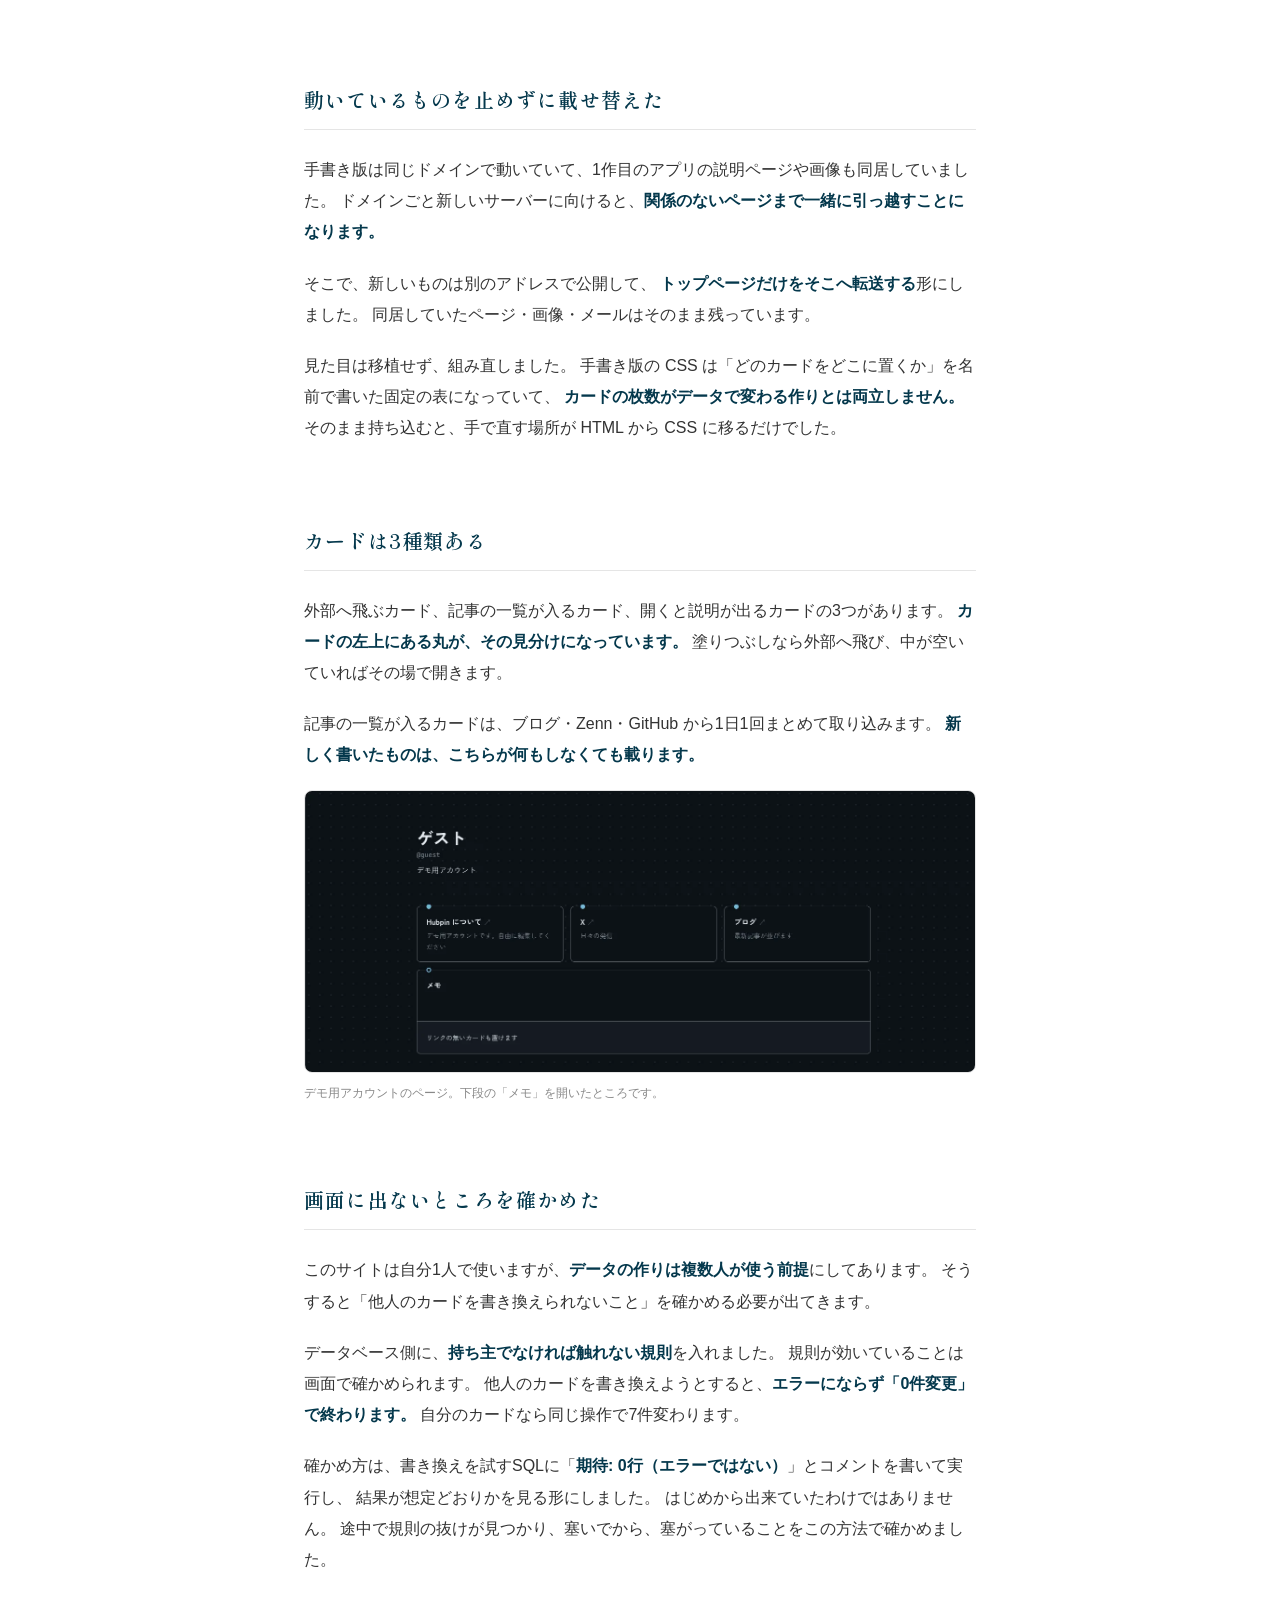
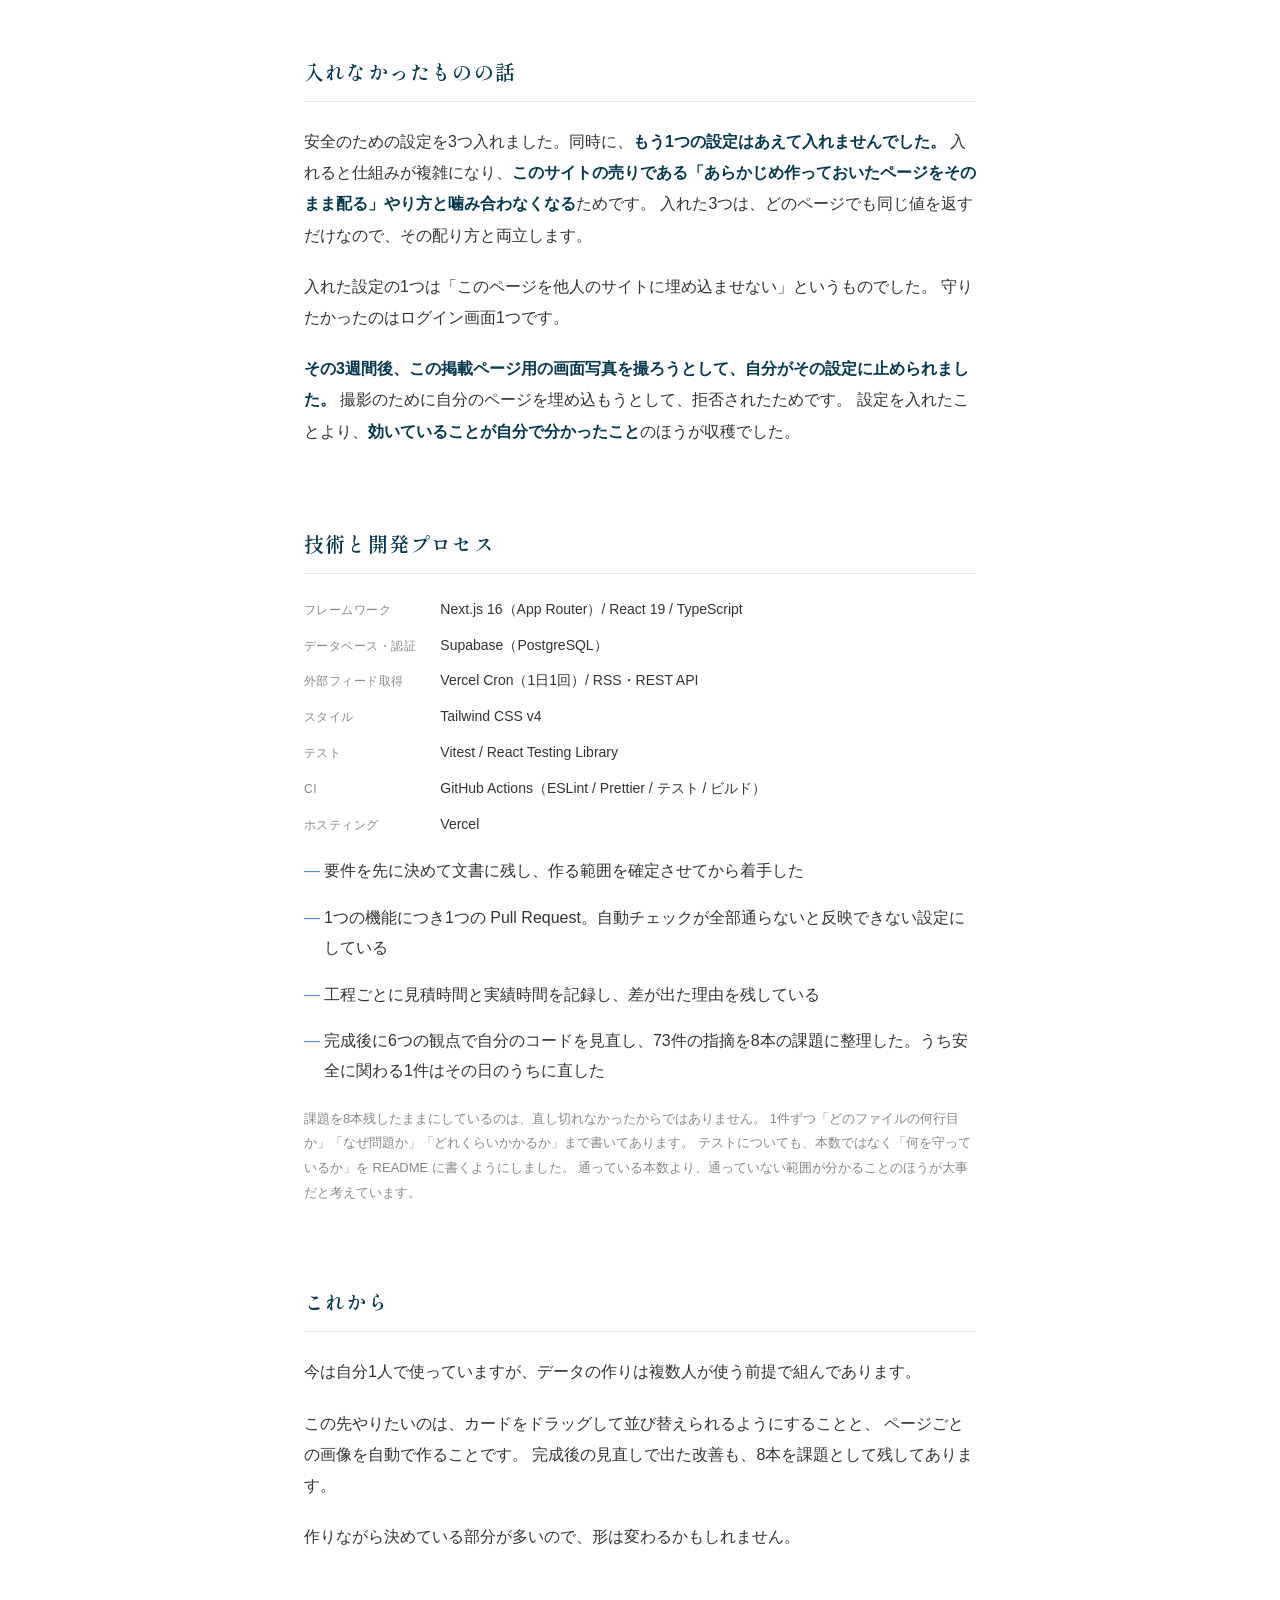
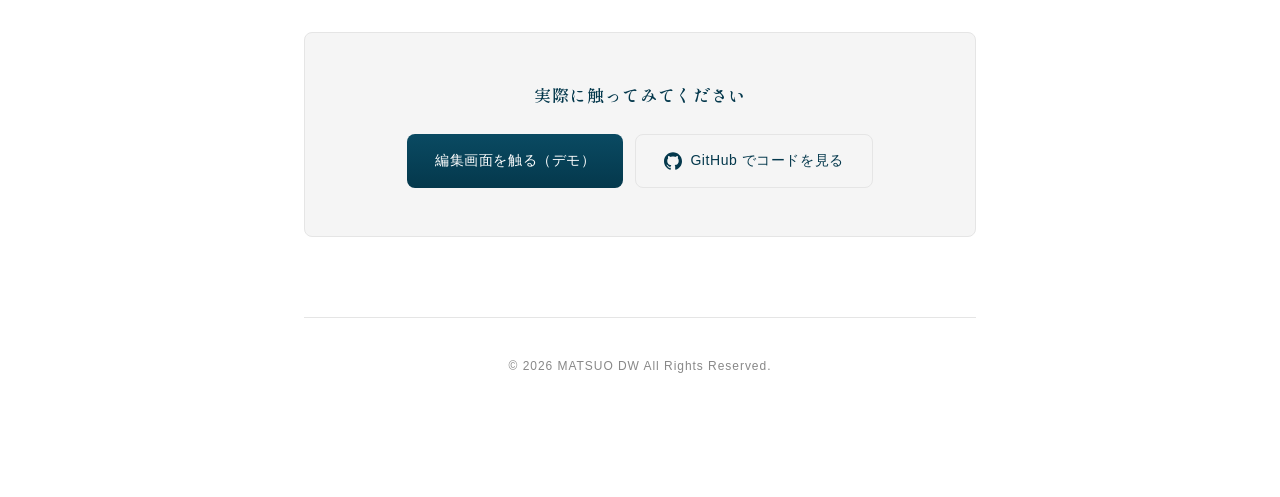
==== commit bc25f3cb: "fix(hubpin): 数値を現在値に直し、ヒーローと OGP を8枚版に差し替え - 読み込むファイル数 28→41、フォント 187kB→290kB（v0.5 の値だった） - 機能を足したぶん" ====
--- a/hubpin/index.html
+++ b/hubpin/index.html
@@ -95,14 +95,14 @@
     <div class="p-section__body">
       <div class="p-metrics">
         <div class="p-metric">
-          <p class="p-metric__value">28</p>
+          <p class="p-metric__value">41</p>
           <p class="p-metric__label">読み込むファイル数</p>
-          <p class="p-metric__note">手書き版は142個。5分の1になった</p>
-        </div>
-        <div class="p-metric">
-          <p class="p-metric__value">187 <span>kB</span></p>
+          <p class="p-metric__note">フォントの読み込み方を直して3.5分の1に</p>
+        </div>
+        <div class="p-metric">
+          <p class="p-metric__value">290 <span>kB</span></p>
           <p class="p-metric__label">フォントの通信量</p>
-          <p class="p-metric__note">手書き版は1,539kB。8分の1になった</p>
+          <p class="p-metric__note">1,538kBから5分の1に。必要な字だけ配るようにした</p>
         </div>
         <div class="p-metric">
           <p class="p-metric__value">3 <span>媒体</span></p>
@@ -117,8 +117,10 @@
       </div>
 
       <p class="p-note">
-        上の2つは、手書き版と作り直した版を同じ条件で測った差です。
+        上の2つは、<strong>公開したあとに自分のページを測り直して直した前後の差</strong>です。
         フォントを必要な字だけに絞り、読み込み方を変えたことで、開くまでに流れる通信が減りました。
+        <strong>その後、外部の記事を取り込む機能を足したぶん少し増えていて、削る作業は課題として残してあります。</strong>
+        手書き版とは測定条件を揃えられていないので、比較はしていません。
       </p>
     </div>
   </section>
@@ -209,7 +211,7 @@
           守りたかったのはログイン画面1つです。
         </p>
         <p>
-          <strong>その半月後、この掲載ページ用の画面写真を撮ろうとして、自分がその設定に止められました。</strong>
+          <strong>その3週間後、この掲載ページ用の画面写真を撮ろうとして、自分がその設定に止められました。</strong>
           撮影のために自分のページを埋め込もうとして、拒否されたためです。
           設定を入れたことより、<strong>効いていることが自分で分かったこと</strong>のほうが収穫でした。
         </p>
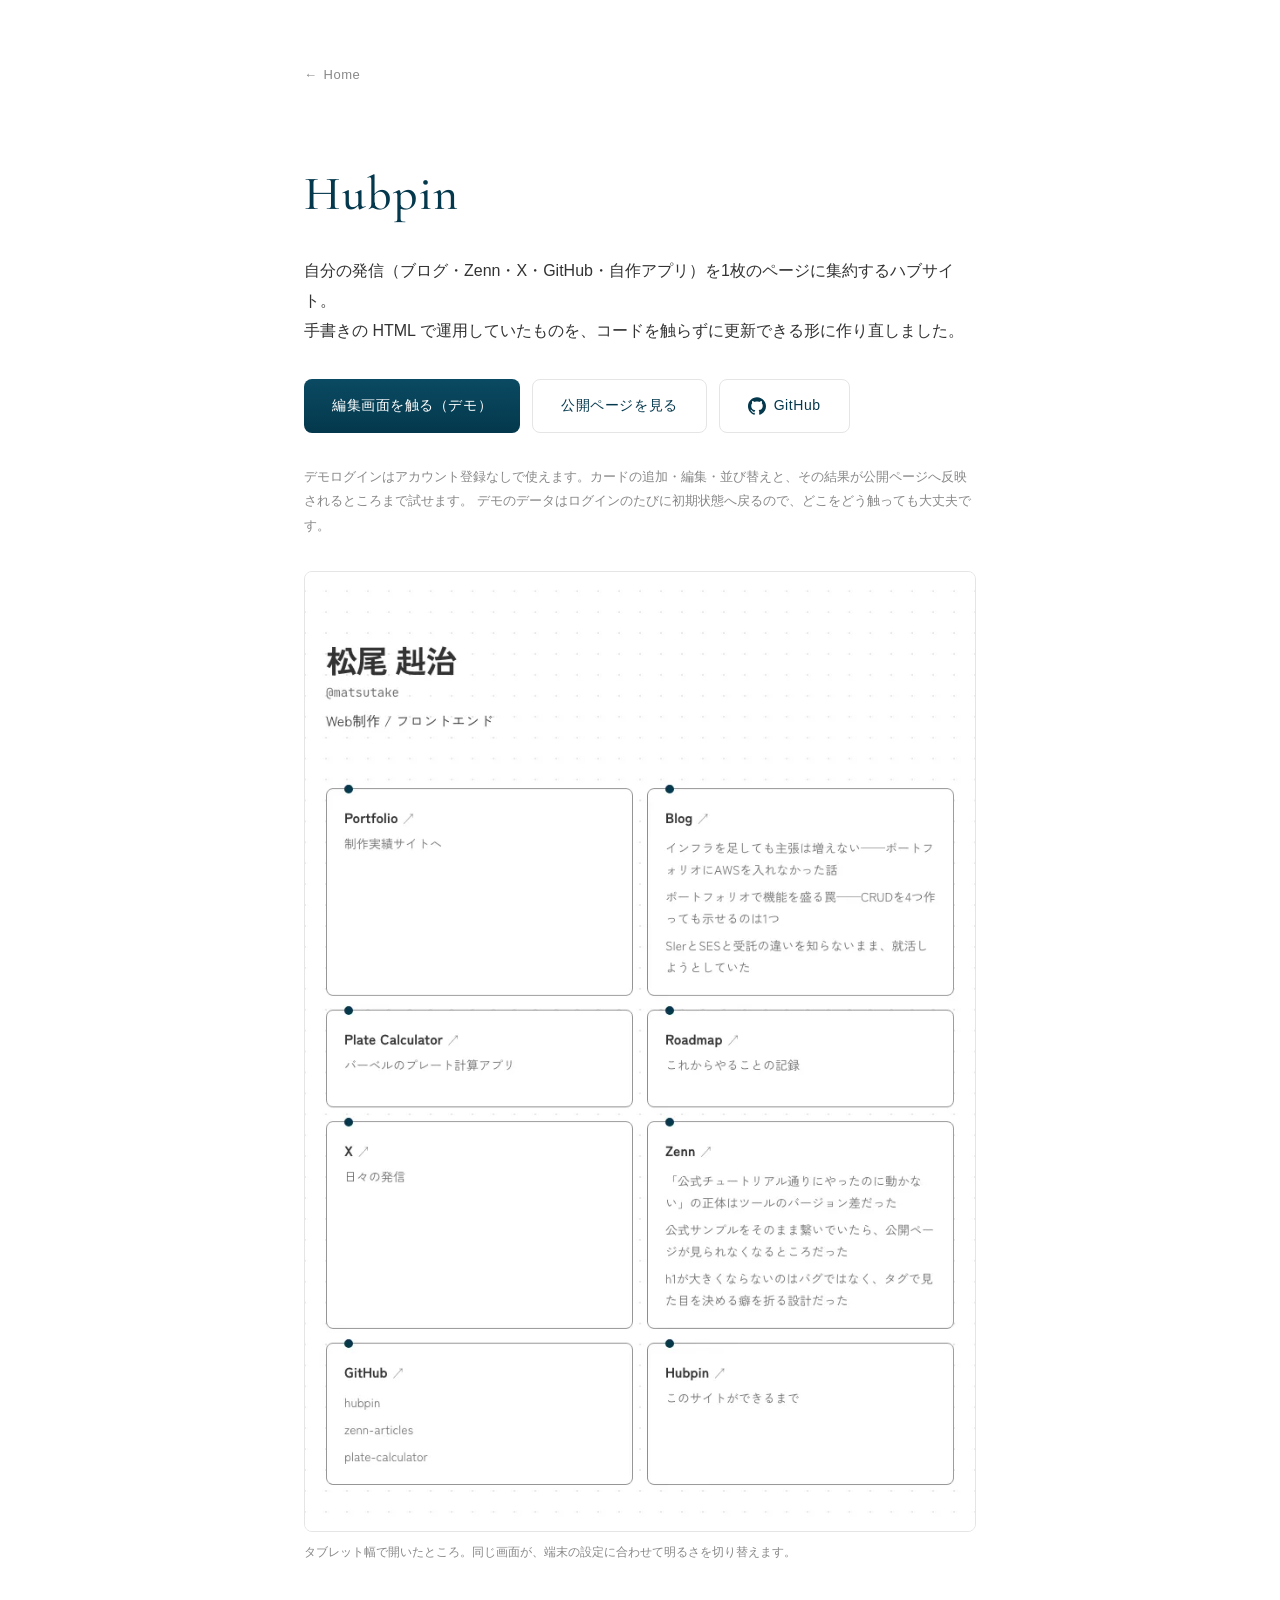
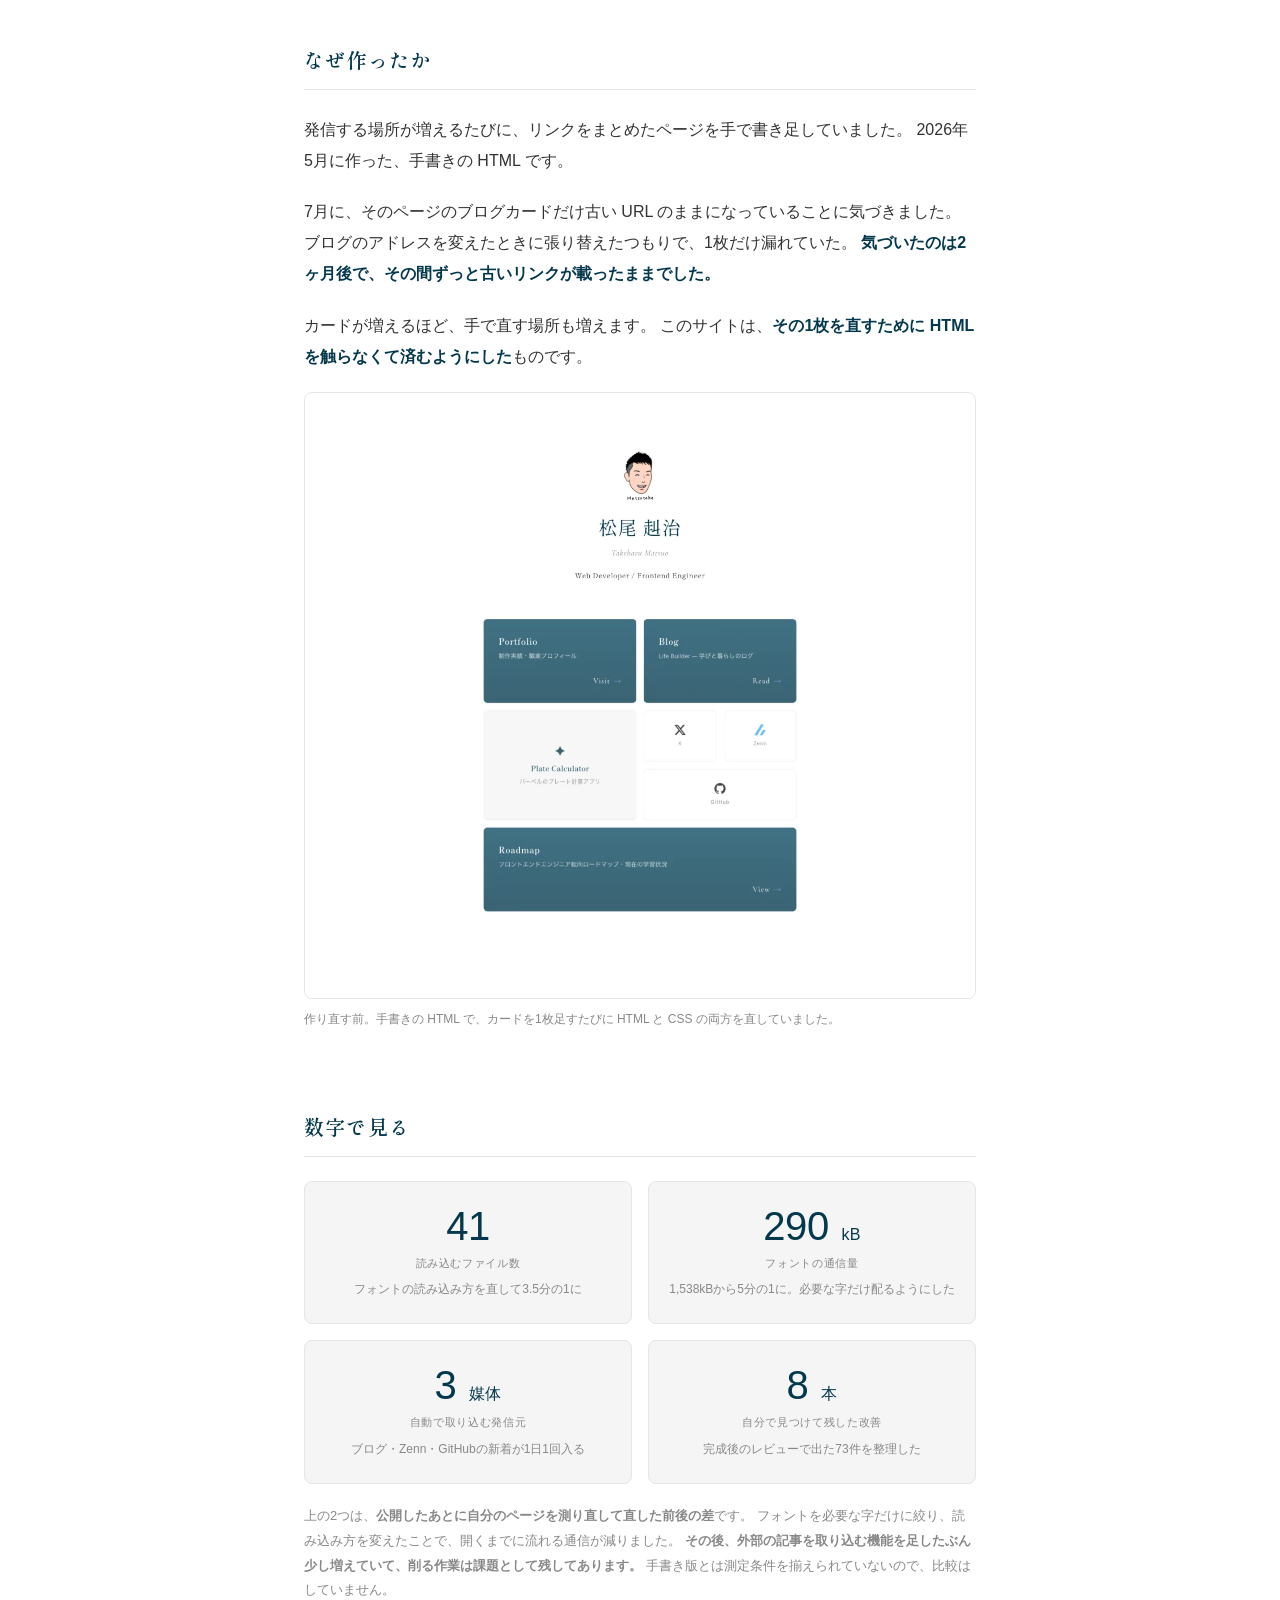
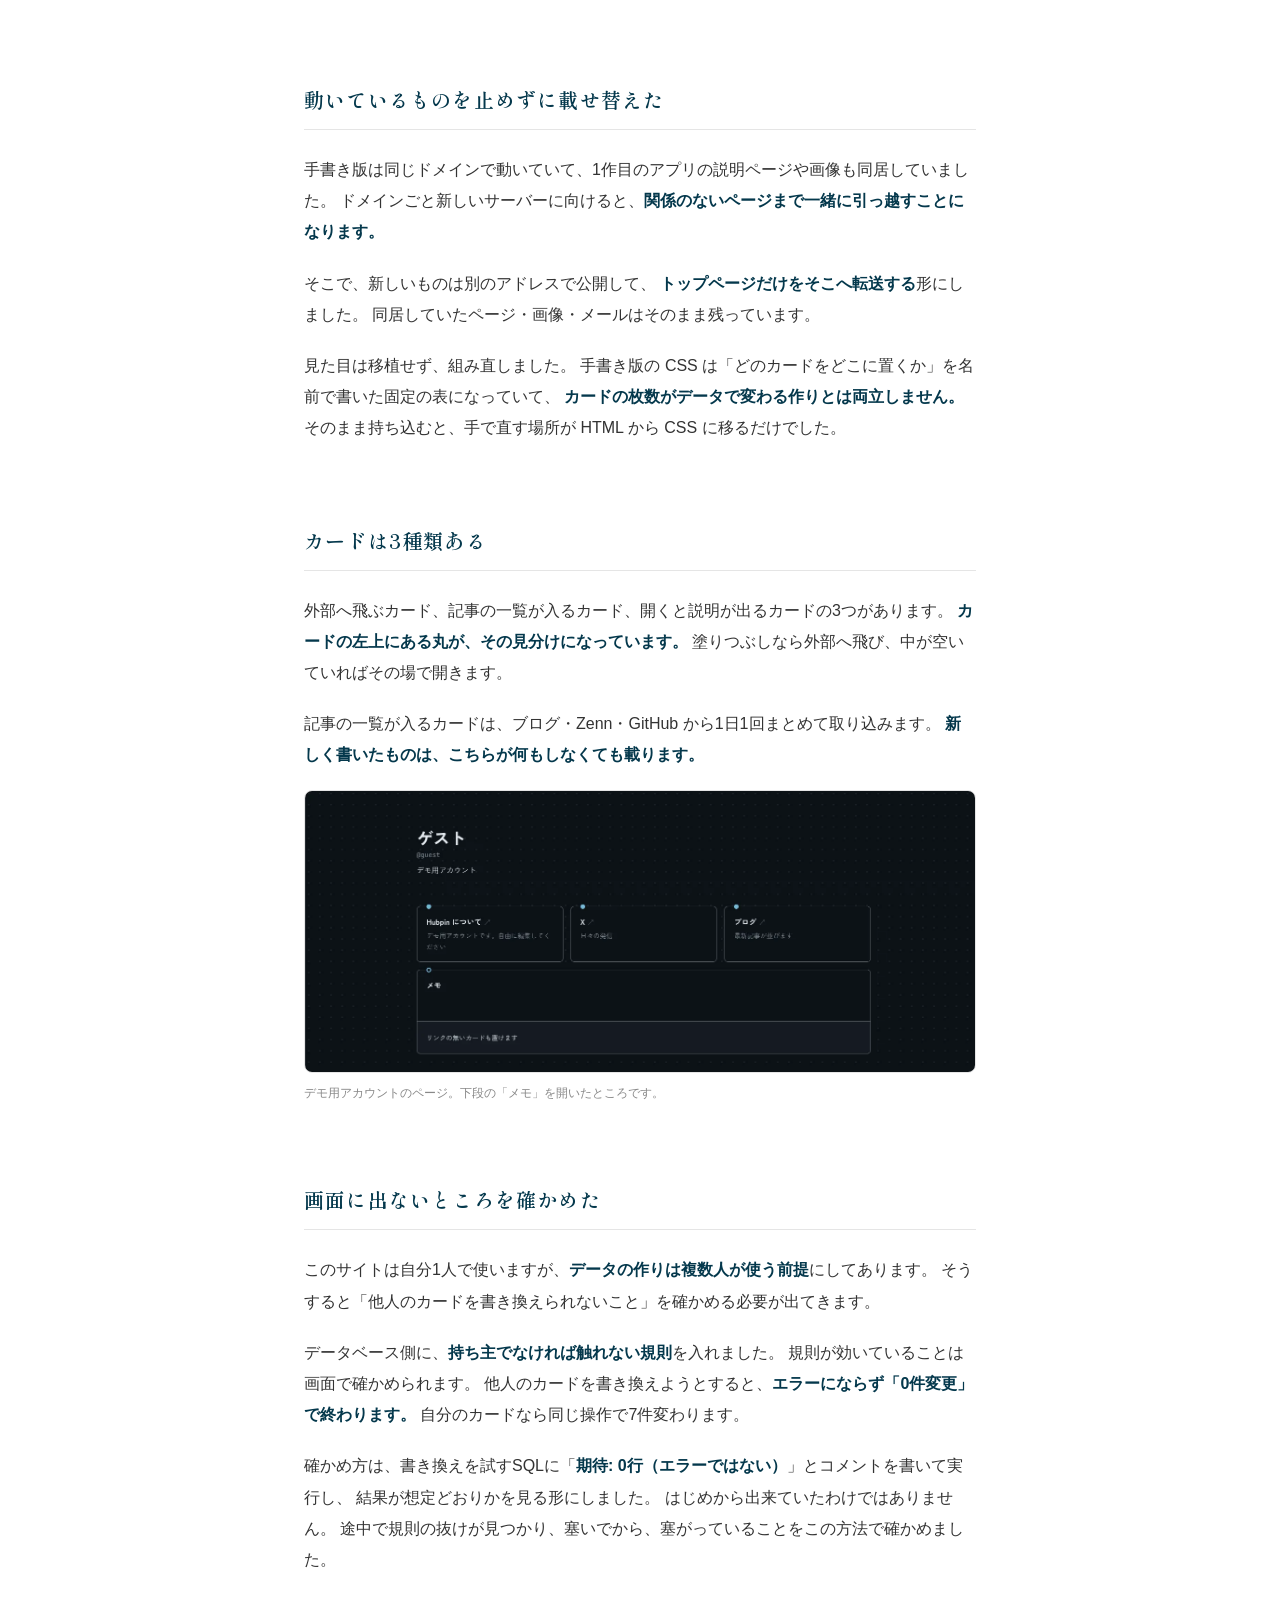
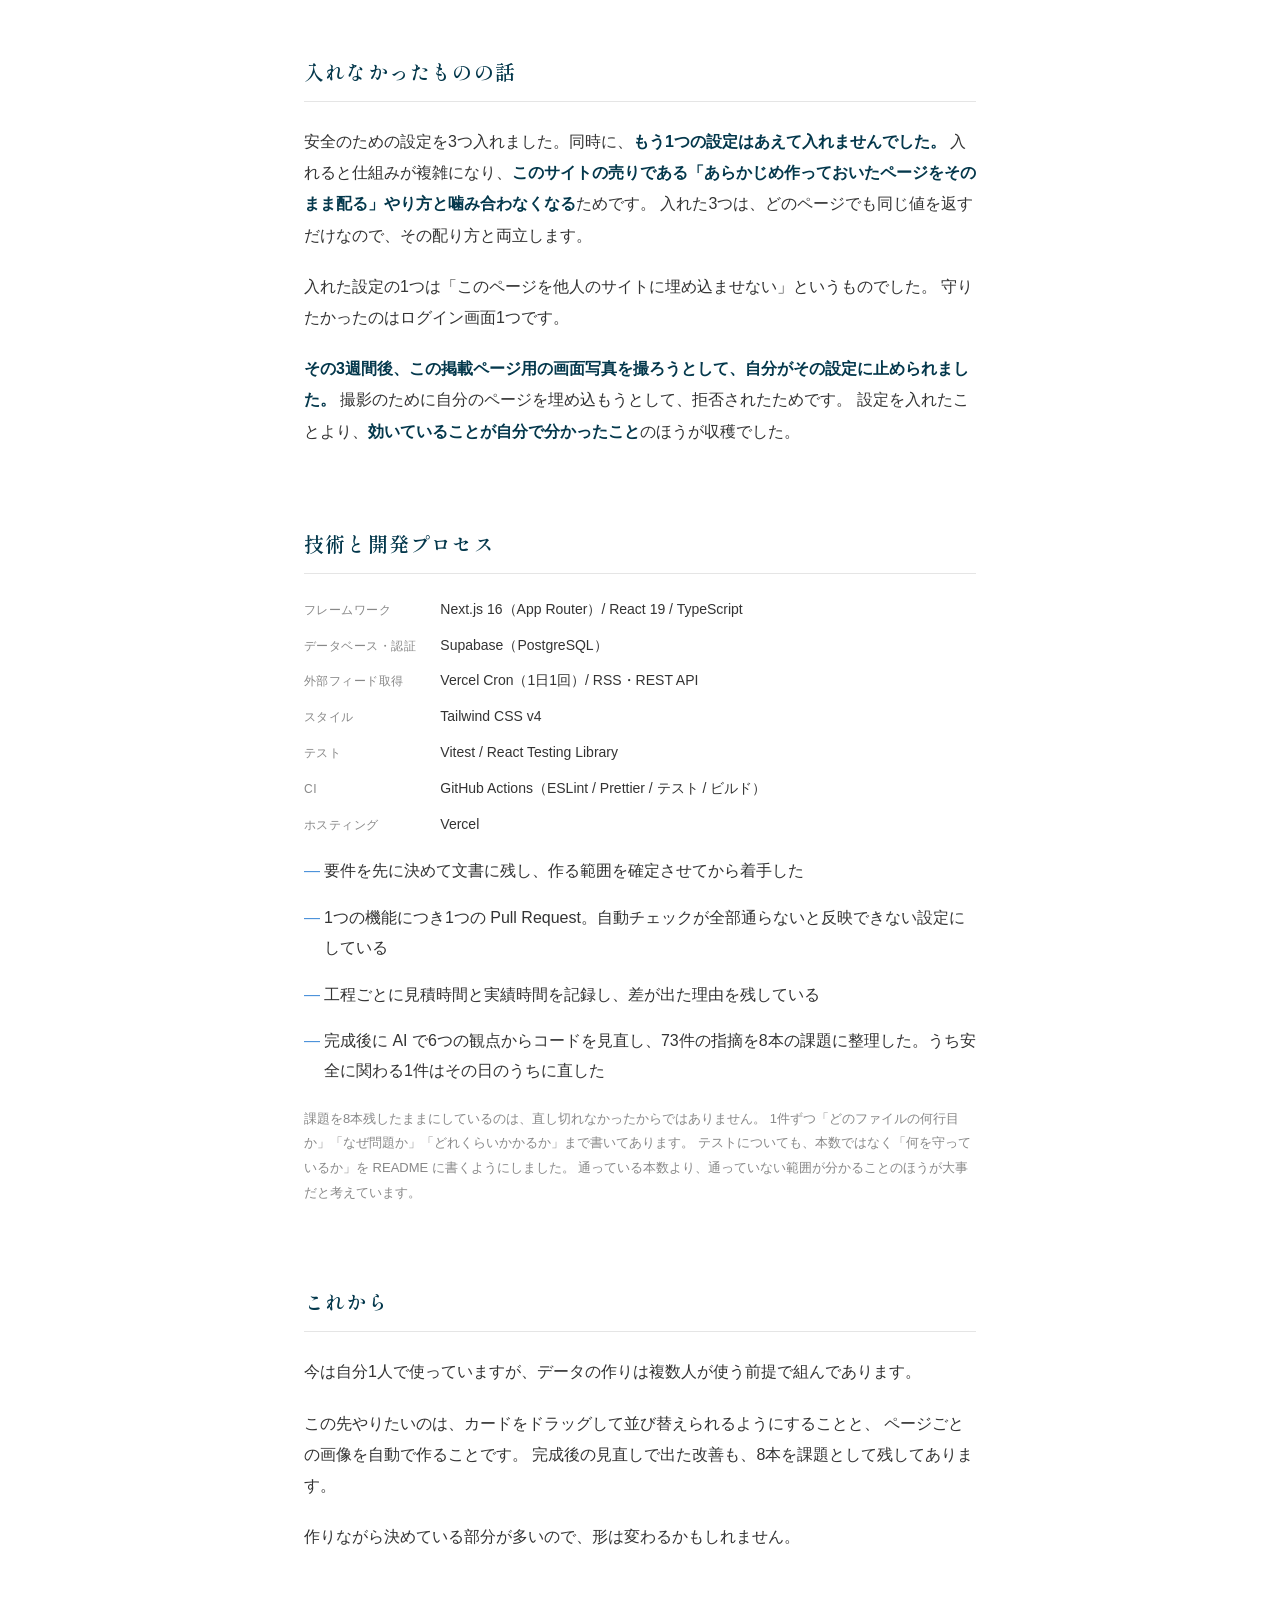
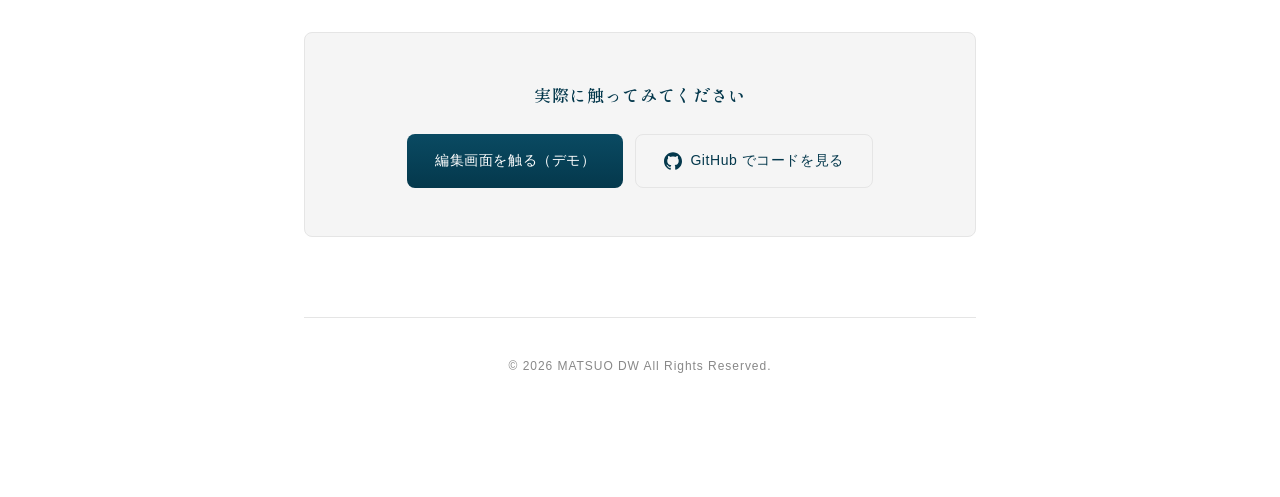
==== commit d9ca4ddc: "fix(hubpin): 完成後のレビューが AI による6観点だったことを明記する 「自分のコードを見直し」だと本人が6観点で読んだと受け取られる。 実際は AI が6観点で並列に回した（2026-" ====
--- a/hubpin/index.html
+++ b/hubpin/index.html
@@ -244,7 +244,7 @@
         <li>要件を先に決めて文書に残し、作る範囲を確定させてから着手した</li>
         <li>1つの機能につき1つの Pull Request。自動チェックが全部通らないと反映できない設定にしている</li>
         <li>工程ごとに見積時間と実績時間を記録し、差が出た理由を残している</li>
-        <li>完成後に6つの観点で自分のコードを見直し、73件の指摘を8本の課題に整理した。うち安全に関わる1件はその日のうちに直した</li>
+        <li>完成後に AI で6つの観点からコードを見直し、73件の指摘を8本の課題に整理した。うち安全に関わる1件はその日のうちに直した</li>
       </ul>
 
       <p class="p-note">
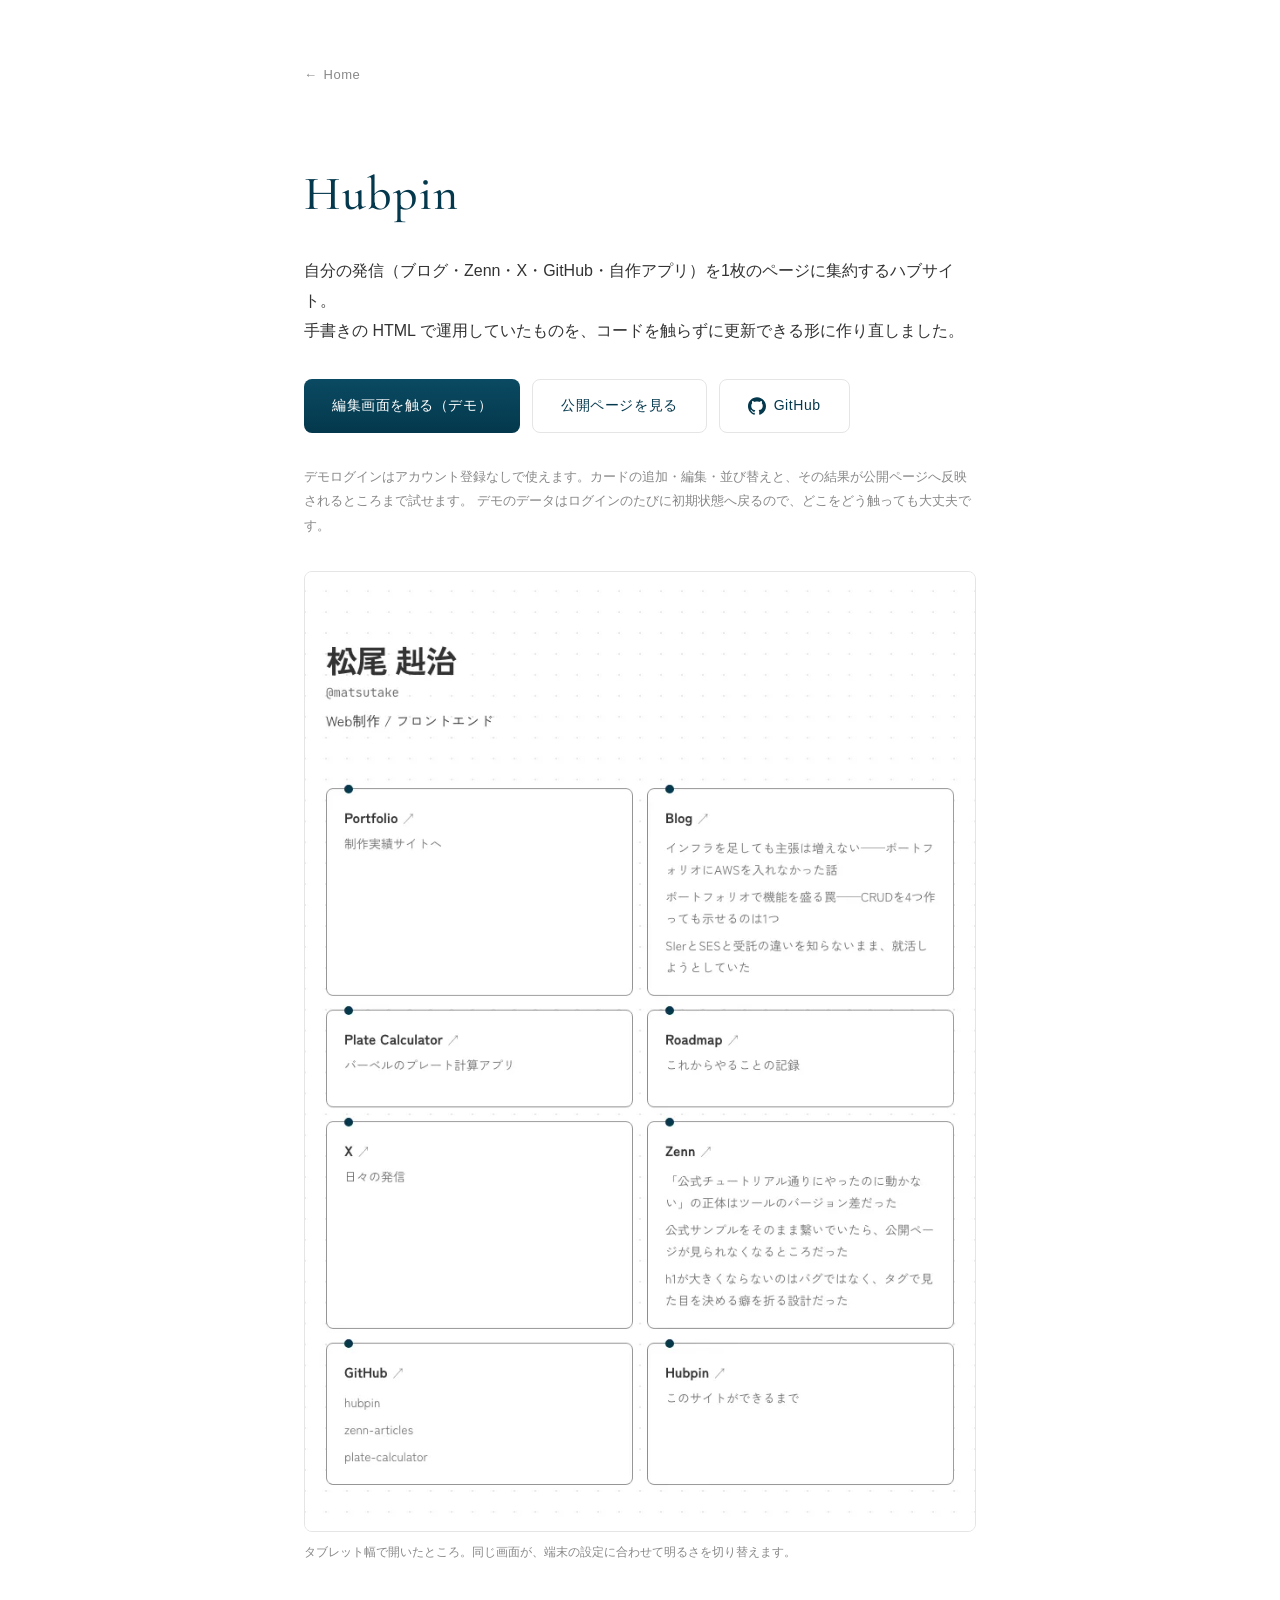
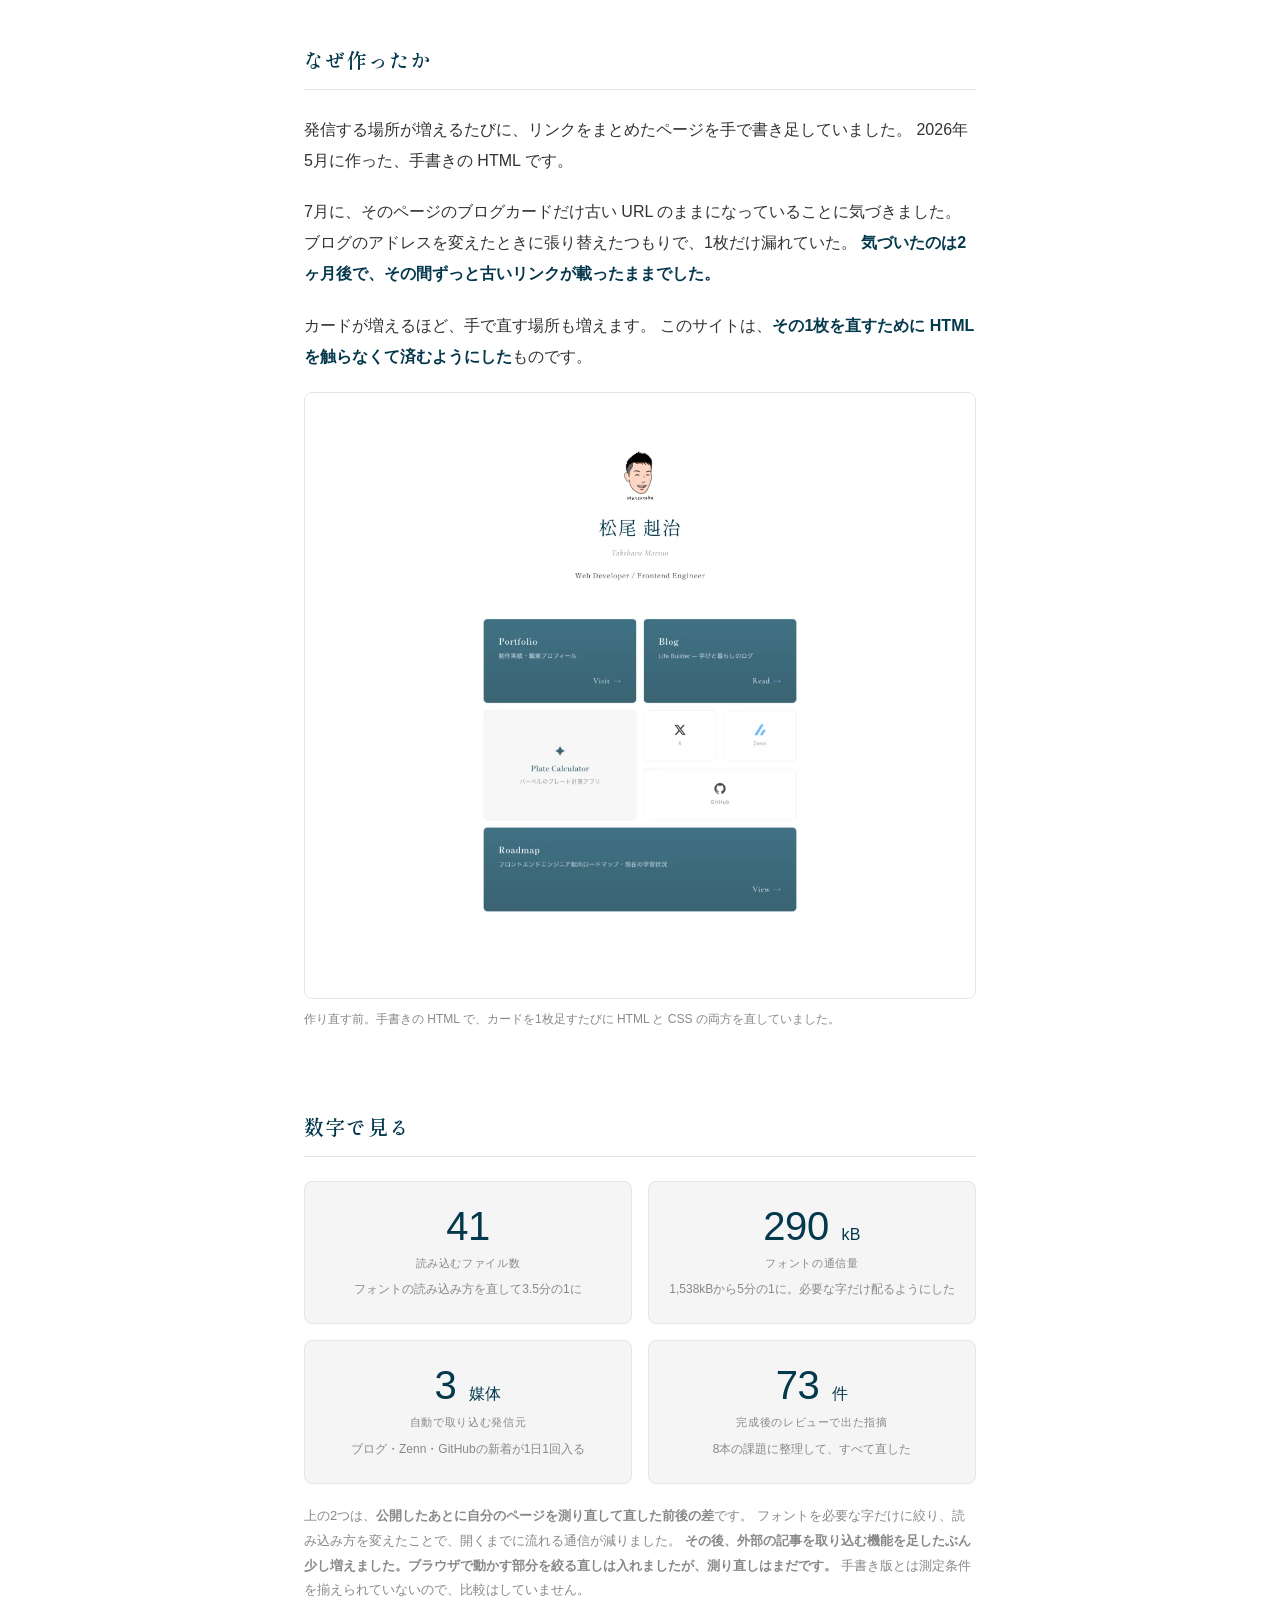
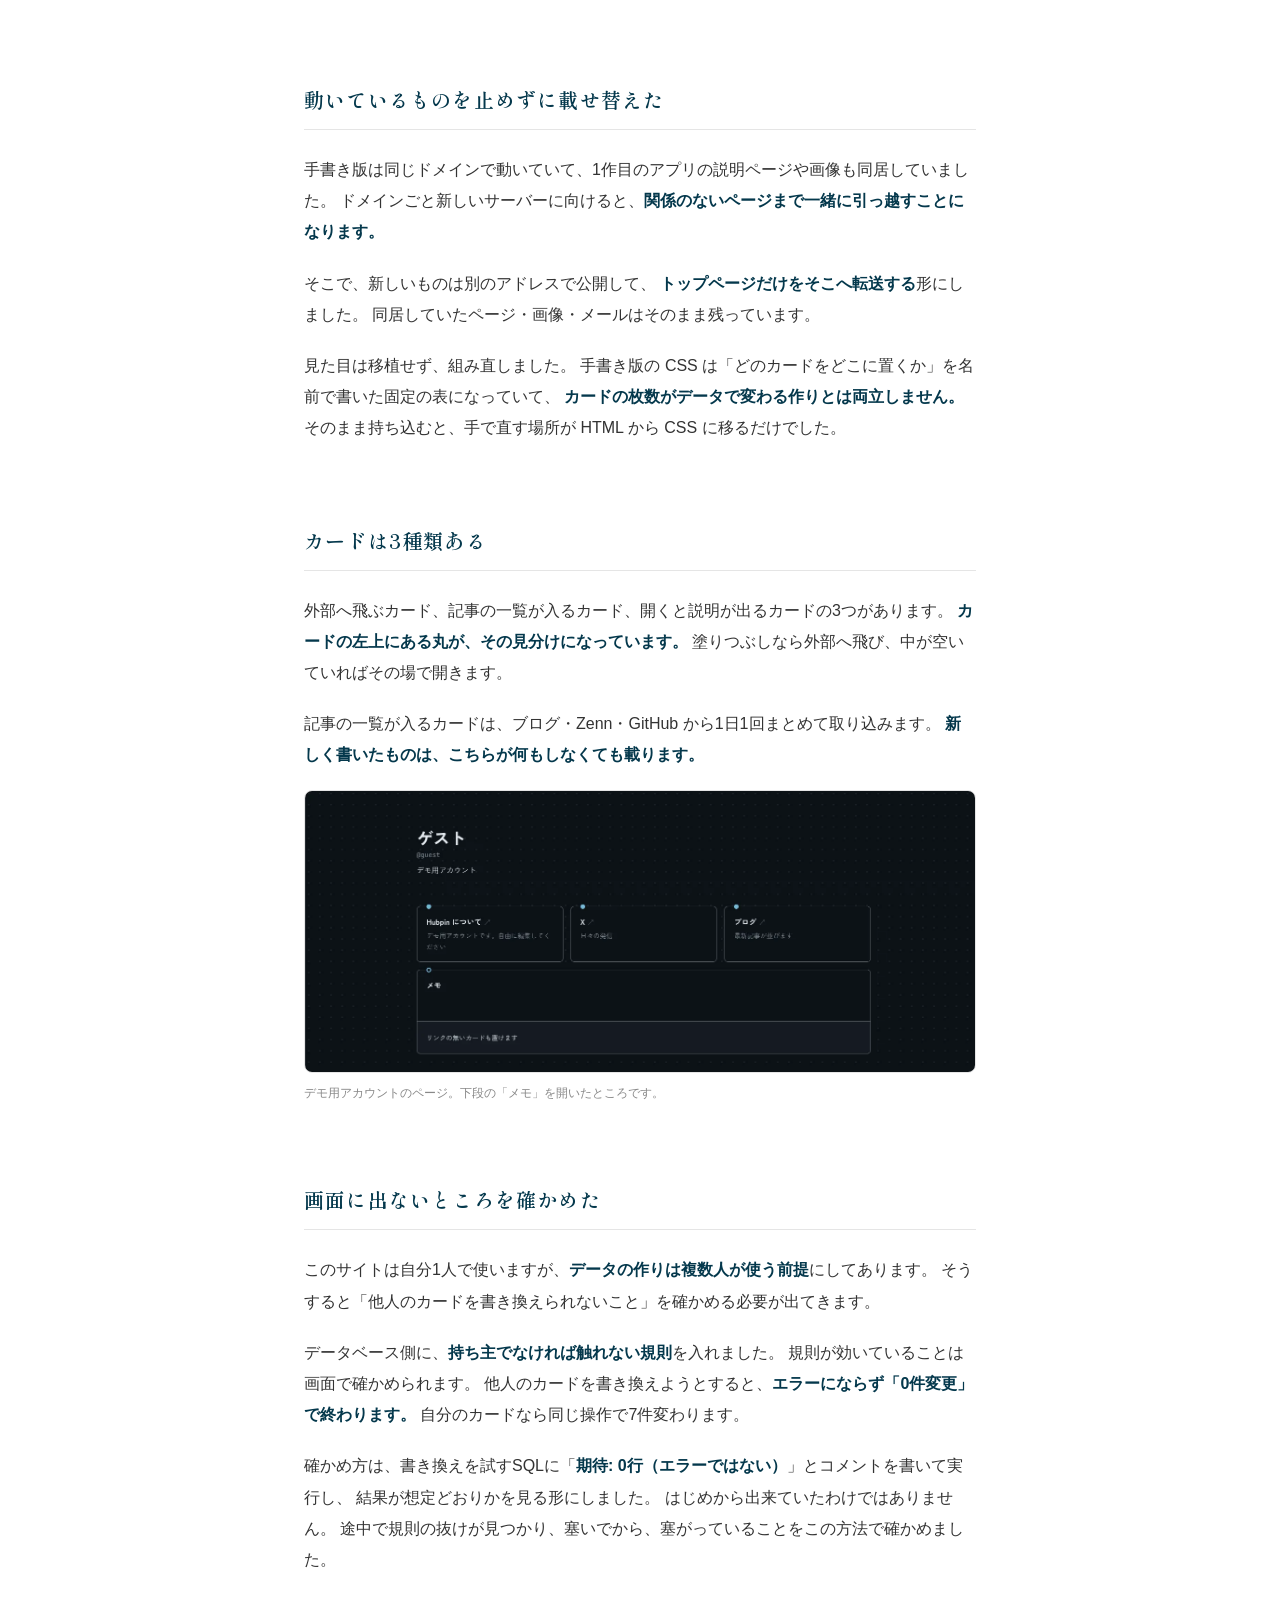
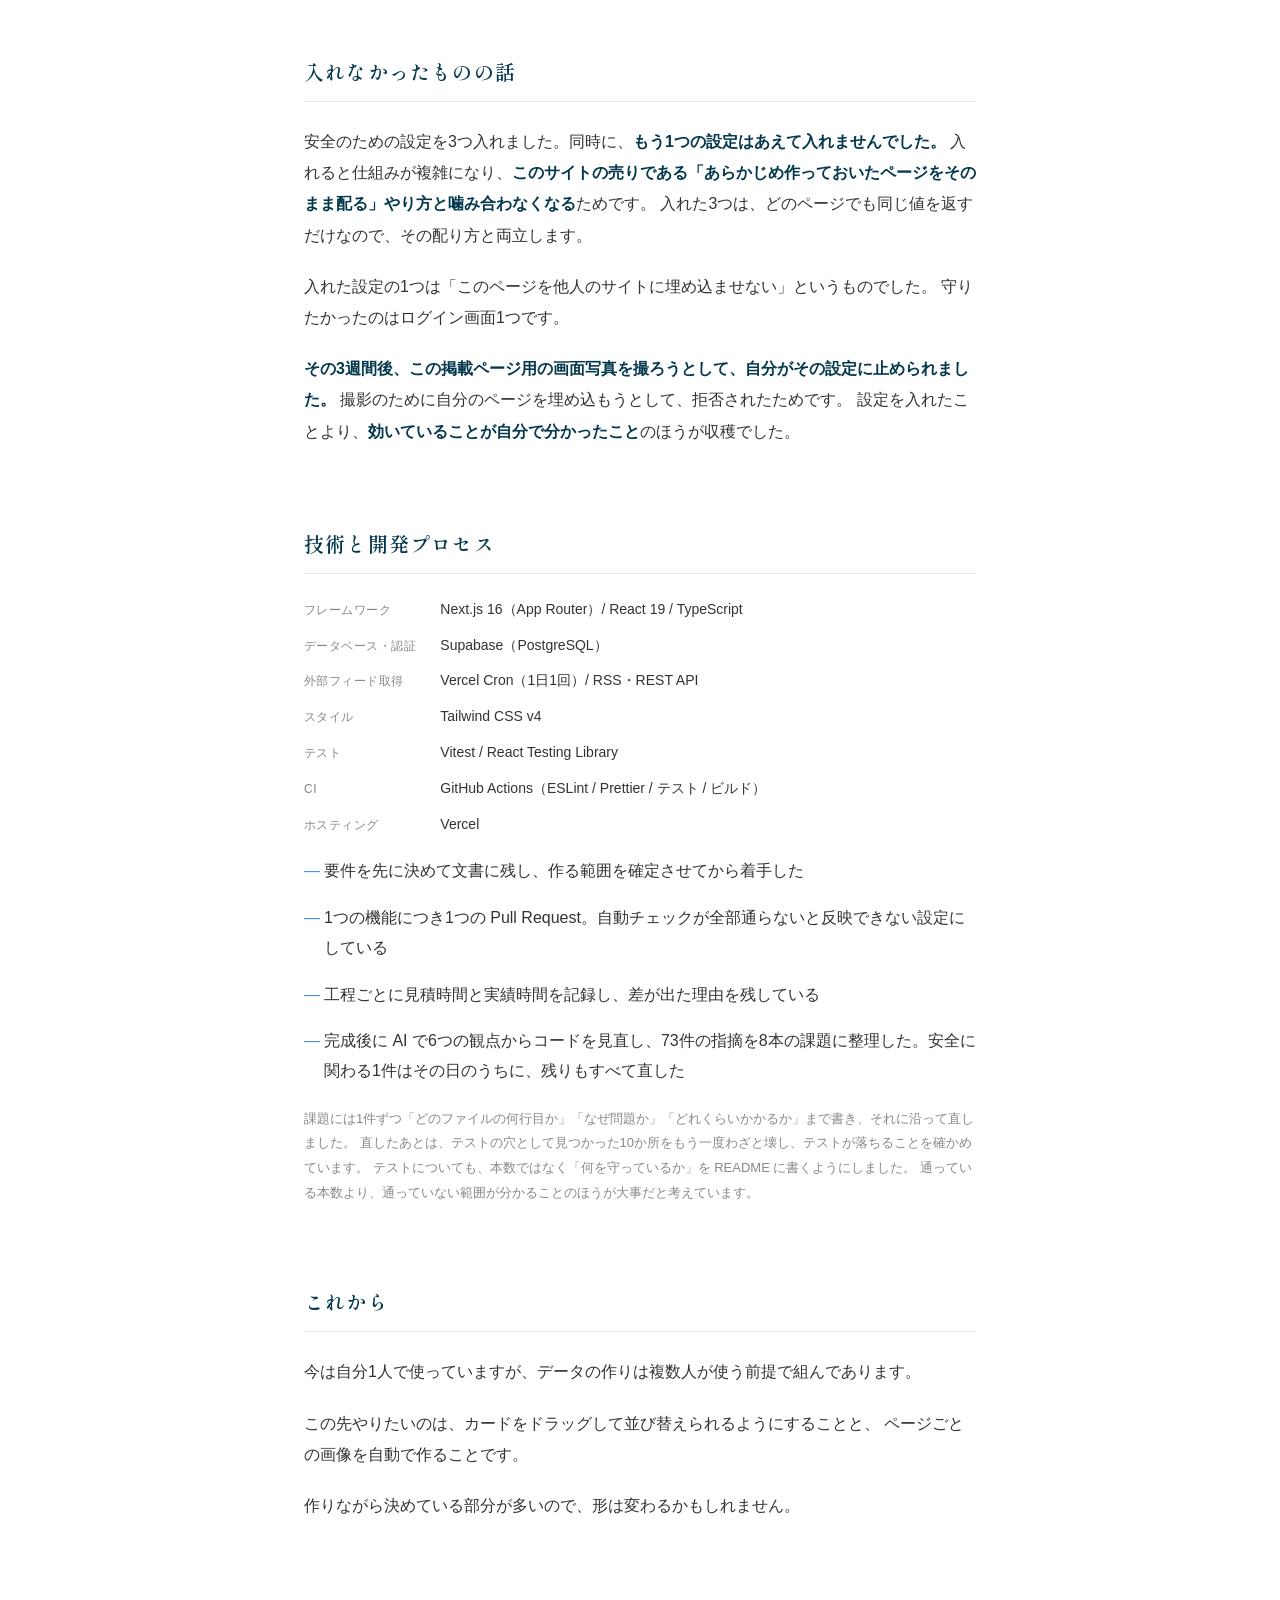
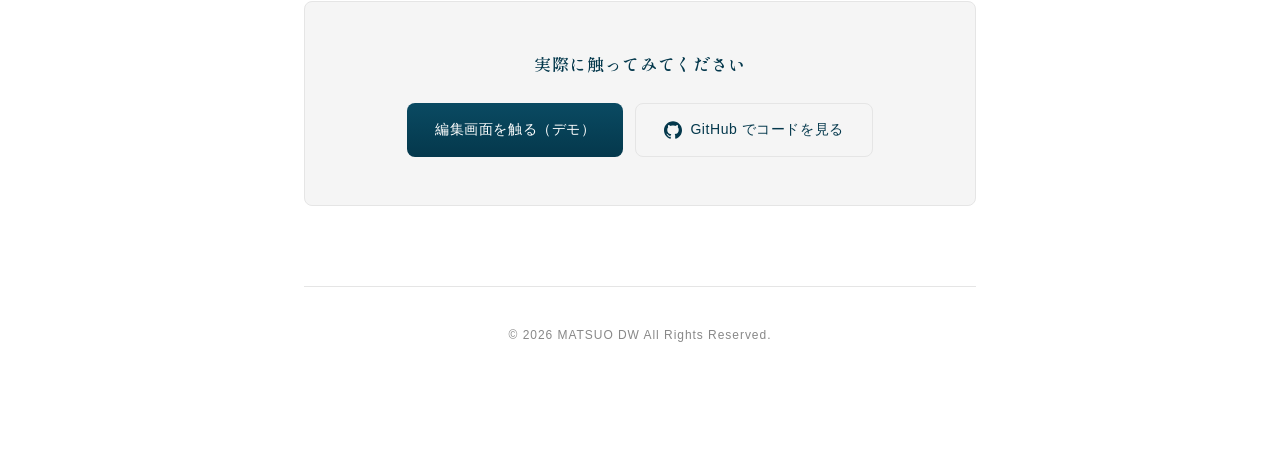
==== commit 9e9d7dc5: "fix(hubpin): レビューで出た課題8本を直し終えたことに合わせて書き換える" ====
--- a/hubpin/index.html
+++ b/hubpin/index.html
@@ -110,16 +110,16 @@
           <p class="p-metric__note">ブログ・Zenn・GitHubの新着が1日1回入る</p>
         </div>
         <div class="p-metric">
-          <p class="p-metric__value">8 <span>本</span></p>
-          <p class="p-metric__label">自分で見つけて残した改善</p>
-          <p class="p-metric__note">完成後のレビューで出た73件を整理した</p>
+          <p class="p-metric__value">73 <span>件</span></p>
+          <p class="p-metric__label">完成後のレビューで出た指摘</p>
+          <p class="p-metric__note">8本の課題に整理して、すべて直した</p>
         </div>
       </div>
 
       <p class="p-note">
         上の2つは、<strong>公開したあとに自分のページを測り直して直した前後の差</strong>です。
         フォントを必要な字だけに絞り、読み込み方を変えたことで、開くまでに流れる通信が減りました。
-        <strong>その後、外部の記事を取り込む機能を足したぶん少し増えていて、削る作業は課題として残してあります。</strong>
+        <strong>その後、外部の記事を取り込む機能を足したぶん少し増えました。ブラウザで動かす部分を絞る直しは入れましたが、測り直しはまだです。</strong>
         手書き版とは測定条件を揃えられていないので、比較はしていません。
       </p>
     </div>
@@ -244,12 +244,12 @@
         <li>要件を先に決めて文書に残し、作る範囲を確定させてから着手した</li>
         <li>1つの機能につき1つの Pull Request。自動チェックが全部通らないと反映できない設定にしている</li>
         <li>工程ごとに見積時間と実績時間を記録し、差が出た理由を残している</li>
-        <li>完成後に AI で6つの観点からコードを見直し、73件の指摘を8本の課題に整理した。うち安全に関わる1件はその日のうちに直した</li>
+        <li>完成後に AI で6つの観点からコードを見直し、73件の指摘を8本の課題に整理した。安全に関わる1件はその日のうちに、残りもすべて直した</li>
       </ul>
 
       <p class="p-note">
-        課題を8本残したままにしているのは、直し切れなかったからではありません。
-        1件ずつ「どのファイルの何行目か」「なぜ問題か」「どれくらいかかるか」まで書いてあります。
+        課題には1件ずつ「どのファイルの何行目か」「なぜ問題か」「どれくらいかかるか」まで書き、それに沿って直しました。
+        直したあとは、テストの穴として見つかった10か所をもう一度わざと壊し、テストが落ちることを確かめています。
         テストについても、本数ではなく「何を守っているか」を README に書くようにしました。
         通っている本数より、通っていない範囲が分かることのほうが大事だと考えています。
       </p>
@@ -265,7 +265,6 @@
         <p>
           この先やりたいのは、カードをドラッグして並び替えられるようにすることと、
           ページごとの画像を自動で作ることです。
-          完成後の見直しで出た改善も、8本を課題として残してあります。
         </p>
         <p>作りながら決めている部分が多いので、形は変わるかもしれません。</p>
       </div>
